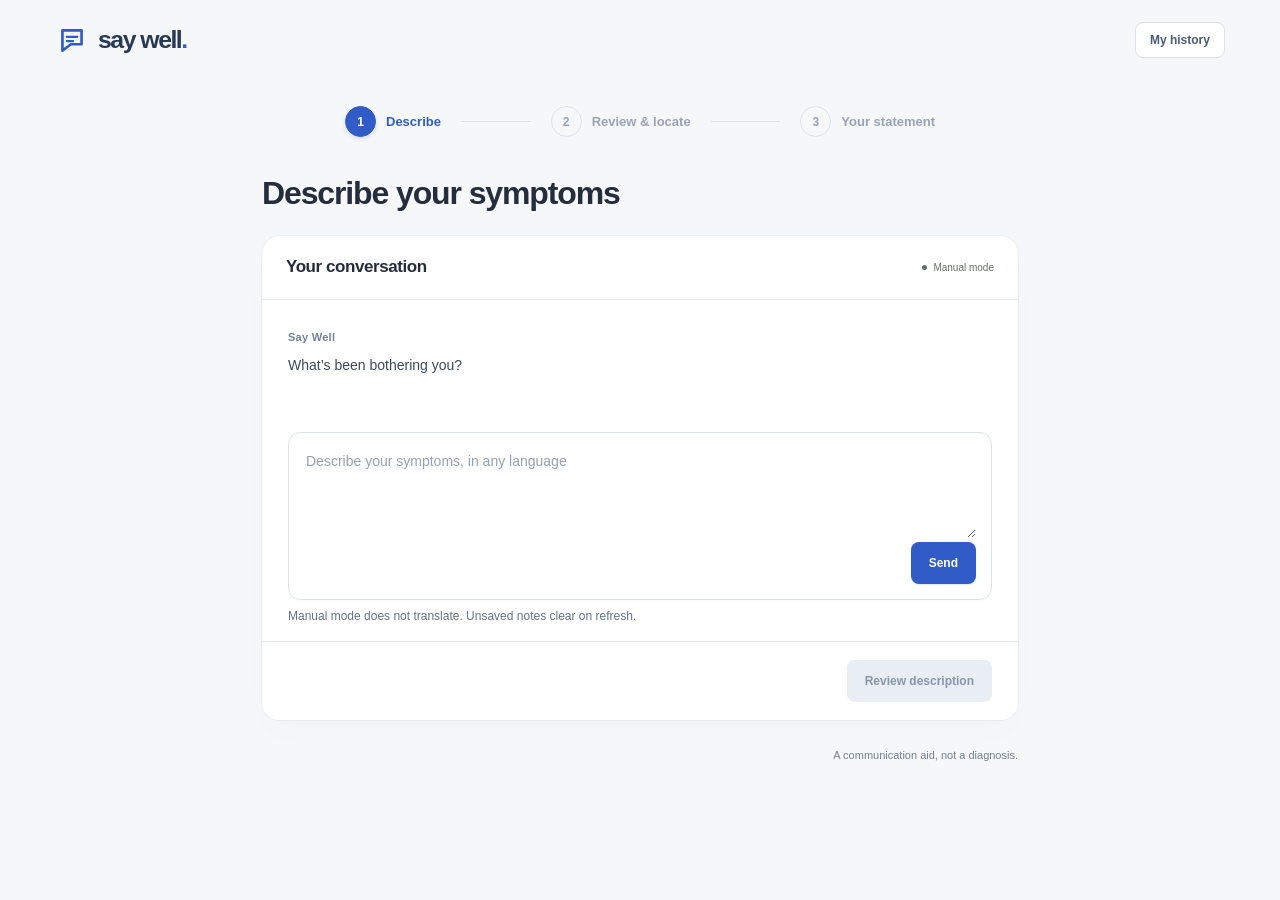
==== body-painter/index.html @ e64ca4b0 "Say Well: multilingual symptom communication with local history Co-Authored-By: Claude Opus 5.5 <nor" ====
<!doctype html>
<html lang="en">
<head>
  <meta charset="utf-8">
  <meta name="viewport" content="width=device-width,initial-scale=1,viewport-fit=cover,interactive-widget=resizes-content">
  <meta name="theme-color" content="#f6f7f9">
  <title>Say Well</title>
  <link rel="stylesheet" href="flow.css?v=tooth-preview-1">
</head>
<body data-step="1">
<a class="skip-link" href="#page-title">Skip to main content</a>
<header class="app-header">
  <a class="brand" href="./" aria-label="Say Well home"><span class="brand-mark" aria-hidden="true"><svg viewBox="0 0 32 32" fill="none"><path d="M7 7h18v13H15l-8 6V7Z" stroke="currentColor" stroke-width="2.5" stroke-linejoin="round"/><path d="M11 13h10M11 17h6" stroke="currentColor" stroke-width="2" stroke-linecap="round"/></svg></span><span>say well<span class="brand-dot">.</span></span></a>
  <a id="open-history" class="secondary history-button" href="history.html">My history <span id="history-count" class="history-count" hidden></span></a>
</header>
<main>
  <nav class="progress-nav" aria-label="Your progress">
    <button data-step="1" aria-current="step"><b>1</b><span>Describe</span></button><span class="step-line" aria-hidden="true"></span>
    <button data-step="2" disabled><b>2</b><span>Review & locate</span></button><span class="step-line" aria-hidden="true"></span>
    <button data-step="3" disabled><b>3</b><span>Your statement</span></button>
  </nav>
  <div class="intro"><h1 id="page-title" tabindex="-1">Describe your symptoms</h1></div>
  <div class="workspace">
    <section class="card conversation" id="conversation" aria-labelledby="chat-title">
      <div class="card-heading"><div><h2 id="chat-title">Your conversation</h2></div><span class="badge" id="connection">Connecting…</span></div>
      <div id="messages" role="log" aria-live="polite" aria-label="Symptom conversation"><div class="message assistant"><span class="message-author">Say Well</span><div class="message-content">What’s been bothering you?</div></div></div>
      <p id="thinking" role="status" hidden><span class="thinking-dot" aria-hidden="true"></span> Translating…</p>
      <div class="composer-area">
        <label id="consent-row" class="consent permission" hidden><input type="checkbox" id="consent"><span><strong>Use AI to help translate my words</strong><span>My symptom text will be sent to OpenAI. Body drawings stay in this browser.</span></span></label>
        <form id="chat-form">
          <label for="description" class="sr-only">Describe your symptoms in any language</label>
          <textarea id="description" maxlength="4000" rows="3" placeholder="Describe your symptoms, in any language" enterkeyhint="send" required></textarea>
          <div class="composer-bottom"><button class="primary" id="send" type="submit" disabled>Send</button></div>
        </form>
        <div id="chat-notice-slot"></div>
        <div class="composer-options"><button id="retry" class="secondary" hidden>Retry</button><button id="use-manual" class="text-button" hidden>Continue without AI interpretation</button><p class="privacy-note" id="privacy">Your notes stay in this page until you choose AI interpretation.</p></div>
      </div>
      <div class="card-footer"><span id="chat-progress" hidden></span><button id="to-body" class="secondary" disabled>Review description</button></div>
    </section>
    <section class="card details" id="details" hidden aria-labelledby="review-title">
      <div class="section-heading"><div><h2 id="review-title">English description</h2></div></div>
      <p id="review-note"></p>
      <label for="review-english" class="sr-only">Your description in English</label><textarea id="review-english" rows="7" maxlength="12000" placeholder="Your English description will appear here."></textarea>
      <div id="fields"></div>
      <fieldset id="body-location-fields"><legend>Describe a body location</legend><p class="field-help">Left and right refer to your own body.</p><div class="location-row"><label>Area<select id="region" aria-label="Body region"></select></label><label>Side<select id="side" aria-label="Side"><option value="unspecified">Not sure</option><option value="left">My left</option><option value="right">My right</option><option value="both">Both sides</option></select></label><label>Surface<select id="surface" aria-label="Body surface"><option value="unspecified">Not sure</option><option value="front">Front</option><option value="back">Back</option></select></label><button id="add-region" class="secondary">Add area</button></div><div id="regions" aria-label="Selected body locations"></div></fieldset>
      <button id="apply-marks" class="secondary small-button">Replace drawing with selected areas</button>
      <div class="review-return"><button class="text-button" data-back="1">Back to conversation</button></div>
    </section>
    <section class="card summary" id="summary" hidden aria-labelledby="summary-title">
      <h2 id="summary-title">English statement</h2>
      <label for="statement" class="sr-only">Your symptom statement</label><textarea id="statement" rows="8"></textarea>
      <div class="location-summary"><h3>Locations</h3><p id="summary-locations"></p></div>
      <details class="original-notes"><summary>Your original words & translations</summary><div id="original" dir="auto"></div></details>
      <div class="actions"><button id="copy" class="primary">Copy statement</button><button id="download" class="secondary">Download notes</button><button id="save-history" class="secondary">Save to my history</button></div>
      <p class="field-help">History is saved in this browser only. Nothing is uploaded.</p>
      <div id="summary-notice-slot"></div>
      <button class="text-button" data-back="2">Edit description & locations</button>
    </section>
    <aside class="card model-card" id="model-card" hidden aria-labelledby="map-title">
      <div class="card-heading"><div><h2 id="map-title">Body map</h2></div></div>
      <div class="model-tabs" role="tablist" aria-label="3D model type"><button id="body-tab" role="tab" aria-selected="true" aria-controls="body-map-panel" tabindex="0" data-model-tab="body">Body</button><button id="dental-tab" role="tab" aria-selected="false" aria-controls="dental-panel" tabindex="-1" data-model-tab="dental">Teeth & gums</button></div>
      <section id="body-map-panel" role="tabpanel" aria-labelledby="body-tab"><p id="map-status" class="map-status" role="status">Your suggested areas will appear here.</p><iframe id="painter" title="Interactive body symptom map" src="painter.html?v=design-2"></iframe><p class="model-footnote" id="body-map-help">Illustrative model. Review all markings.</p></section>
      <section id="dental-panel" role="tabpanel" aria-labelledby="dental-tab" hidden><p id="dental-status" class="map-status" role="status">Left and right refer to your own sides.</p><section id="dental-count-question" class="dental-count-question" hidden aria-labelledby="dental-count-title"><h3 id="dental-count-title">Count from</h3><div role="group" aria-label="Count teeth from the back"><button id="count-from-model" class="secondary" aria-pressed="false">Last tooth shown</button><button id="count-from-wisdom" class="secondary" aria-pressed="false">Wisdom tooth</button></div></section><button id="apply-dental" class="secondary small-button" hidden>Replace with suggested dental areas</button><iframe id="dental-model" data-src="dental-model/index.html?v=design-3" title="Interactive dental map: select a tooth or a tooth and its adjacent gum"></iframe><p class="model-footnote" id="dental-map-help">Illustrative model. Wisdom teeth are not shown.</p></section>
    </aside>
    <div class="review-actions card" id="review-actions" hidden><label class="consent review-confirm"><input type="checkbox" id="confirmed"><span><strong>I’ve checked the description and locations.</strong></span></label><div id="review-notice-slot"></div><button id="to-summary" class="primary" disabled>Create statement</button></div>
  </div>
  <p id="notice" class="notice" role="status" aria-live="polite" hidden></p>
  <footer><span>A communication aid, not a diagnosis.</span></footer>
</main>
<script type="module" src="flow.js?v=tooth-preview-1"></script>
</body>
</html>
---- body-painter/flow.css ----
:root{font:100%/1.5 -apple-system,BlinkMacSystemFont,"Segoe UI",sans-serif;color:#242c3d;background:#f6f7f9;--ink:#242c3d;--muted:#697386;--blue:#315bc7;--blue-dark:#2449aa;--line:#e6e9ef;--soft:#f2f5fb;--ease-out:cubic-bezier(.23,1,.32,1);font-synthesis:none}
*{box-sizing:border-box}html{-webkit-tap-highlight-color:transparent;-webkit-text-size-adjust:100%;overscroll-behavior-y:none}body{margin:0}button,input,textarea,select{font:inherit}button,a,input,textarea,select{outline-offset:4px}button{cursor:pointer;touch-action:manipulation;user-select:none;-webkit-user-select:none;transition:transform 120ms var(--ease-out),background-color 120ms ease,color 120ms ease,box-shadow 120ms ease}button:active:not(:disabled){transform:scale(.96)}button:focus-visible,a:focus-visible,textarea:focus-visible,input:focus-visible,select:focus-visible,summary:focus-visible{outline:3px solid #7196f1}button:disabled{cursor:not-allowed;background:#e9edf4;color:#8a95a8;border-color:transparent;box-shadow:none}button:focus-visible{transition:none;transform:none}a{color:var(--blue);text-underline-offset:3px}p,h1,h2,h3{margin:0}p{color:var(--muted);font-size:.875rem;line-height:1.65}h1,h2{color:var(--ink);text-wrap:balance}h1{font-size:clamp(1.85rem,3.1vw,2.55rem);letter-spacing:-.045em;line-height:1.16;font-weight:620}h2{font-size:1.0625rem;letter-spacing:-.025em;font-weight:650;line-height:1.35}[hidden]{display:none!important}.skip-link{position:absolute;left:20px;top:-80px;z-index:10;background:#fff;padding:12px;border-radius:8px}.skip-link:focus{top:12px}.sr-only{position:absolute;width:1px;height:1px;overflow:hidden;clip:rect(0,0,0,0)}
.app-header{max-width:1440px;margin:auto;display:flex;align-items:center;gap:28px;height:92px;padding:env(safe-area-inset-top,0px) 4.3vw 0}.brand{display:flex;align-items:center;gap:9px;text-decoration:none;font-size:1.55rem;font-weight:700;letter-spacing:-.06em;color:#273955;white-space:nowrap}.brand-mark{width:34px;height:34px;color:var(--blue)}.brand-mark svg{width:100%;height:100%}.brand-dot{color:var(--blue)}.header-purpose{padding-left:28px;border-left:1px solid #dce1e9;color:#7b8494;font-size:.75rem}.session-label{margin-left:auto;display:flex;align-items:center;gap:8px;font-size:.75rem;color:#657086}.session-label>span{width:6px;height:6px;background:#7c9b8a;border-radius:50%}main{max-width:1224px;padding:18px 32px 0;margin:auto}.progress-nav{display:flex;align-items:center;max-width:720px;margin:0 auto 38px;gap:23px}.progress-nav button{display:flex;align-items:center;gap:10px;background:transparent;border:0;padding:8px 0;min-height:48px;color:#788297;text-align:left;font-size:.8125rem;font-weight:550;white-space:nowrap}.progress-nav b{width:31px;height:31px;display:grid;place-items:center;border:1px solid #dce2eb;border-radius:50%;font-weight:550;font-size:.75rem}.step-detail{display:block;font-size:.6875rem;font-weight:400;margin-top:2px;color:#8390a3}.step-line{height:1px;min-width:24px;flex:1;background:#dce2eb}.progress-nav [aria-current=step]{color:var(--blue)}.progress-nav [aria-current=step] b{background:var(--blue);border-color:var(--blue);color:#fff;box-shadow:0 2px 4px #315bc725}.progress-nav [aria-current=step] .step-detail{color:#6478a4}.progress-nav button:disabled{background:transparent;color:#9aa3b3}.intro{margin-bottom:30px;text-align:center}.eyebrow{font-size:.625rem;font-weight:650;letter-spacing:.13em;line-height:1.6;color:#76859c}.intro .eyebrow{margin-bottom:11px;color:#6980a5}.intro>p:last-child{margin-top:12px;font-size:.9375rem}.workspace{display:grid;grid-template-columns:minmax(0,1.12fr) minmax(0,1fr);gap:24px;align-items:start}.card{background:white;border-radius:18px;box-shadow:0 0 0 1px #24304709,0 3px 7px #25304703,0 16px 35px #25304703;min-width:0;overflow:hidden}.card-heading{display:flex;align-items:center;gap:12px;padding:24px 26px;border-bottom:1px solid var(--line)}.card-heading p{font-size:.75rem;margin-top:4px}.assistant-avatar{position:relative;display:grid;place-items:center;flex:none;width:39px;height:39px;border-radius:12px;background:#eef2fd;color:var(--blue);font-size:1.55rem;font-weight:650;line-height:1}.assistant-avatar span{position:absolute;right:7px;top:7px;font-size:.6rem}.badge{margin-left:auto;display:inline-flex;align-items:center;gap:6px;padding:6px 9px;border-radius:6px;background:#edf4ef;color:#527261;font-size:.625rem;font-weight:600;letter-spacing:.02em;white-space:nowrap}.badge.neutral{background:#f1f3f7;color:#738099}.conversation .badge::before{content:"";width:5px;height:5px;flex:none;border-radius:50%;background:currentColor}.conversation{min-height:650px}#messages{padding:28px 26px 18px;min-height:238px;max-height:410px;overflow:auto;overscroll-behavior:contain;scrollbar-width:thin;scrollbar-color:#d5dce8 transparent}.message{font-size:.875rem;line-height:1.7;white-space:pre-wrap;overflow-wrap:anywhere;margin-bottom:22px;max-width:95%}.message-author{display:block;font-size:.6875rem;font-weight:650;letter-spacing:.025em;color:#738099;margin-bottom:7px}.message.user{margin-left:auto;border-radius:13px 13px 3px 13px;background:#eff3fc;padding:15px 17px;color:#354768;max-width:92%}.message.user .message-author{color:#7081a1}.message.assistant .message-content{color:#3d485d}.message-translation{white-space:normal;margin-top:12px;padding-top:11px;border-top:1px solid #dce3f2}.message-translation summary{cursor:pointer;min-height:28px;font-size:.6875rem;font-weight:600;color:#5c719c}.message-translation p{white-space:pre-wrap;font-size:.8125rem;color:#405477;margin-top:6px}#thinking{display:flex;align-items:center;gap:8px;padding:0 26px 18px;font-size:.75rem;color:#5a7094}.thinking-dot{width:6px;height:6px;border-radius:50%;background:#7a94ca}.composer-area{padding:0 26px}.permission{padding:12px 14px;border-radius:10px;background:#f7f8fa;margin-bottom:14px!important}.consent{display:flex;align-items:flex-start;gap:10px;font-size:.75rem;color:#5d687d;line-height:1.55}.consent input{accent-color:var(--blue);width:16px;height:16px;flex:none;margin:3px 0 0}.consent strong{font-size:.75rem;font-weight:550;color:#46536c;display:block}.consent span>span{display:block;font-size:.6875rem;margin-top:3px;color:#788296}#chat-form{border:1px solid #dce2ec;border-radius:12px;padding:15px;background:white;box-shadow:0 2px 4px #24304703;transition:border-color 120ms ease,box-shadow 120ms ease}#chat-form:focus-within{border-color:#8ba5df;box-shadow:0 0 0 3px #315bc70a}textarea{display:block;width:100%;resize:vertical;min-height:90px;border:0;background:transparent;color:#354157;font-size:.875rem;line-height:1.7;outline-offset:3px}textarea::placeholder{color:#98a1b2}#description:focus-visible{outline:none}.composer-bottom{display:flex;align-items:center;justify-content:space-between;gap:10px;margin-top:10px}.language-note{font-size:.6875rem;color:#8a94a5;display:flex;gap:8px;align-items:center}.language-note>span{font-size:.8rem;color:#697991;letter-spacing:-1px}.primary,.secondary{display:inline-flex;align-items:center;justify-content:center;gap:8px;min-height:42px;border-radius:8px;padding:11px 17px;font-size:.75rem;line-height:1.35;font-weight:600;border:1px solid transparent;text-decoration:none}.primary{background:var(--blue);color:white;box-shadow:0 1px 2px #173f9220}.secondary{color:#4b5b76;background:white;border-color:#dce2eb;box-shadow:0 1px 2px #26324604}.small-button{min-height:36px;font-size:.6875rem;padding:8px 12px}.text-button{display:inline-flex;align-items:center;background:transparent;border:0;color:#5e739b;font-size:.75rem;font-weight:550;min-height:38px;padding:7px 0}.composer-options{display:flex;align-items:center;gap:12px;flex-wrap:wrap;padding:7px 0 15px}.privacy-note{font-size:.625rem;color:#8b94a4;flex-basis:100%;line-height:1.6}.composer-options .text-button{font-size:.6875rem}.card-footer{display:flex;align-items:center;justify-content:space-between;gap:18px;border-top:1px solid var(--line);padding:18px 26px;background:#fdfdfe}.card-footer>span{font-size:.6875rem;line-height:1.6;color:#7d8799;max-width:210px}.card-footer .secondary{white-space:nowrap}.notice{font-size:.75rem;line-height:1.65;padding:12px 14px;background:#fff7e9;color:#856326;border:1px solid #f0e2c7;border-radius:8px;margin:12px 0;overflow-wrap:anywhere}.notice[data-tone=success]{background:#edf5ef;border-color:#dceadf;color:#4e7059}.welcome{padding:10px 34px 26px;min-width:0}.welcome-art{height:210px;position:relative;margin:0 -10px 20px;overflow:hidden}.art-ring{position:absolute;width:190px;height:190px;border:1px solid #dfe5ef;border-radius:50%;left:50%;top:5px;transform:translateX(-50%)}.art-ring::before,.art-ring::after{content:"";position:absolute;inset:17px;border:1px solid #e5e9f1;border-radius:50%}.art-ring::after{inset:-17px;border-style:dashed;border-color:#e7ebf2}.language-card{position:absolute;background:white;border:1px solid #e1e6ef;border-radius:12px;box-shadow:0 10px 25px #34497108;padding:15px 20px;min-width:230px}.language-card>span{font-size:.5rem;letter-spacing:.13em;color:#8d99af;font-weight:650;display:block}.language-card b{font-size:1.05rem;display:block;margin-top:10px;font-weight:550;color:#576682}.original-card{left:6%;top:16px;transform:rotate(-5deg);background:#f9fafc}.original-card i{display:block;height:3px;border-radius:2px;background:#e4e9f2;width:70%;margin-top:10px}.original-card i:last-child{width:45%;margin-top:6px}.translated-card{left:25%;top:90px;transform:rotate(4deg)}.translated-card b{color:#304b82;letter-spacing:-.03em}.art-check{display:flex;align-items:center;gap:6px;font-size:.7rem;margin-top:10px;color:#6f8b79}.art-check span{font-size:.6rem}.art-spark{position:absolute;right:4%;top:35px;color:#a9badc;font-size:1.7rem}.welcome>.eyebrow{color:#8090ac;margin-bottom:11px}.welcome h2{font-size:1.8rem;line-height:1.24;letter-spacing:-.04em;font-weight:550;color:#35445f}.welcome-copy{margin-top:14px;font-size:.8125rem;color:#7b8596;max-width:320px}.journey{list-style:none;padding:0;margin:27px 0;display:grid;gap:19px}.journey li{display:flex;align-items:flex-start;gap:13px}.journey li>span{font-size:.625rem;color:#91a0b9;letter-spacing:.03em;min-width:24px;padding-top:2px}.journey strong{font-size:.75rem;font-weight:600;color:#5a6780}.journey p{font-size:.6875rem;margin-top:4px;color:#8a93a3}.welcome-note{display:flex;gap:11px;border-top:1px solid #e2e6ee;padding-top:18px;color:#91a0b9}.welcome-note p{font-size:.6875rem;color:#8a94a5}.welcome-note>span{font-size:1.2rem}
.details,.summary{padding:27px}.section-heading{display:flex;align-items:center;gap:12px;margin-bottom:18px}.section-heading .eyebrow{font-size:.5625rem;margin-bottom:4px}.section-number{display:grid;place-items:center;flex:none;width:31px;height:31px;border:1px solid #e2e7f0;background:#f7f9fd;border-radius:9px;color:#8192b0;font-size:.625rem;font-weight:600}.details>p{font-size:.8125rem;margin-bottom:22px}.details>label,.summary>label{display:block;font-size:.75rem;font-weight:600;color:#66738b;margin-bottom:9px}#review-english,#statement{padding:18px;border:1px solid #e0e5ef;border-radius:10px;background:#fafbfd;min-height:180px;font-size:.9375rem;color:#39475f;margin-bottom:24px;line-height:1.8}#review-english:focus,#statement:focus{background:white}#fields{display:grid;grid-template-columns:1fr 1fr;gap:16px;margin-bottom:24px}#fields label,.location-row label{font-size:.6875rem;color:#778298;font-weight:500}#fields input,select{font:inherit;font-size:.75rem;min-height:40px;border:1px solid #dfe5ee;border-radius:7px;padding:8px 10px;background:#fff;color:#4e5e7a;width:100%;margin-top:6px}fieldset{border:0;margin:0 0 16px;padding:20px 0 0;border-top:1px solid var(--line)}legend{font-size:.8125rem;font-weight:600;color:#52617b;float:left;width:100%;margin-bottom:5px}fieldset>.field-help{clear:both;margin-bottom:13px}.field-help{font-size:.6875rem;color:#8590a3;line-height:1.65}.location-row{display:grid;grid-template-columns:1.2fr 1fr 1fr;gap:9px;align-items:end}.location-row label{min-width:0}.location-row button{grid-column:3;font-size:.6875rem;min-height:36px}.location-row select{text-transform:capitalize}#regions{display:flex;flex-wrap:wrap;gap:7px;margin:15px 0 0}#regions button{border:1px solid #dce5f6;border-radius:6px;background:#f0f4fc;color:#5e76a4;font-size:.6875rem;min-height:33px;padding:7px 9px;text-align:left}#location-help{margin:12px 0 20px}.review-return{border-top:1px solid var(--line);padding-top:14px;margin-top:20px;display:grid;gap:3px}.review-return span{font-size:.625rem;color:#94a0b1}.review-actions{grid-column:1/-1;display:flex;align-items:center;justify-content:space-between;gap:20px;padding:20px 26px}.review-confirm{margin:0}.review-confirm strong{font-size:.8125rem;color:#50617e}.review-confirm span>span{font-size:.6875rem}.review-actions>.primary{flex-shrink:0}.summary-topline{display:flex;align-items:center;margin-bottom:24px}.document-icon{display:grid;place-items:center;width:34px;height:40px;border:1px solid #dbe3f1;border-radius:6px;color:#718bb8;font-size:1.55rem;line-height:1}.summary-topline .badge{background:#eef4f0;color:#698673}.summary h2{font-size:1.6rem;letter-spacing:-.04em;font-weight:550;margin-bottom:10px}.summary>p{font-size:.8125rem;margin-bottom:23px}.summary #statement{min-height:230px}.location-summary{padding:14px 0;border-top:1px solid var(--line)}.location-summary .eyebrow{font-size:.5625rem;margin-bottom:6px}.location-summary>p:last-child{font-size:.75rem;color:#71809a;overflow-wrap:anywhere}.original-notes{font-size:.75rem;color:#6b7d9e;padding:12px 0;border-top:1px solid var(--line);border-bottom:1px solid var(--line)}summary{cursor:pointer}.original-notes summary{min-height:24px}.original-notes #original{font-size:.8125rem;line-height:1.7;white-space:pre-wrap;overflow-wrap:anywhere;margin-top:14px;color:#5c6d87}.actions{display:flex;gap:10px;margin:23px 0 10px}.actions>*{flex:1}.summary>.field-help{font-size:.625rem;margin-bottom:12px}.summary>.text-button{margin-top:6px}.model-card>.card-heading{align-items:flex-start;padding-bottom:20px}.model-card>.card-heading .eyebrow{font-size:.5625rem;margin:0 0 4px}.model-card>.card-heading .badge{font-size:.5625rem}.model-tabs{display:flex;gap:4px;padding:4px;margin:19px 24px 0;width:max-content;max-width:calc(100% - 48px);border-radius:9px;background:#f1f3f7}.model-tabs button{font-size:.75rem;font-weight:550;border:0;background:transparent;min-height:36px;min-width:100px;padding:8px 16px;border-radius:6px;color:#8792a5}.model-tabs [aria-selected=true]{background:#fff;color:#395d9e;box-shadow:0 1px 3px #1c35551c}.map-status{font-size:.6875rem;line-height:1.7;color:#71809a;margin:16px 24px;padding:0 0 0 12px;border-left:2px solid #d7e2f7;overflow-wrap:anywhere}iframe{display:block;width:100%;border:0;background:#f7f9fc}#painter{height:640px}#dental-model{height:720px}#apply-dental{margin:0 24px 16px}.model-footnote{font-size:.625rem;line-height:1.65;color:#8c98ab;padding:15px 24px;border-top:1px solid var(--line)}body[data-step="3"] .model-card .section-number{display:none}body[data-step="3"] .model-card .eyebrow{display:none}footer{display:flex;justify-content:space-between;gap:20px;padding:27px 0 calc(24px + env(safe-area-inset-bottom,0px));font-size:.625rem;color:#97a0b0}
@media(hover:hover) and (pointer:fine){.primary:hover:not(:disabled){background:var(--blue-dark)}.secondary:hover:not(:disabled){background:#f6f8fc;border-color:#bdcbe3}.text-button:hover:not(:disabled){color:var(--blue)}.progress-nav button:hover:not(:disabled){color:var(--blue)}.model-tabs button:hover{color:#4269ab}#regions button:hover{background:#e5edfc}}
@media(max-width:1060px){.header-purpose{display:none}.app-header{height:78px;padding-inline:28px}main{padding-top:16px}.workspace{gap:20px}.welcome{padding-inline:18px}.card-heading{padding:22px}.composer-area{padding:0 22px}#messages{padding-inline:22px}.card-footer{padding:18px 22px;flex-wrap:wrap}.card-footer>span{max-width:100%}.details,.summary{padding:23px}.location-row{grid-template-columns:1fr 1fr}.location-row button{grid-column:2}.language-card{min-width:205px;padding:14px 16px}.translated-card{left:19%}.model-card .badge{display:none}}
@media(max-width:760px){.app-header{height:72px;padding-inline:22px}.session-label{font-size:.625rem}.brand{font-size:1.35rem}.brand-mark{width:30px;height:30px}main{padding:12px 18px 0}.progress-nav{gap:12px;margin-bottom:27px;justify-content:space-between}.progress-nav button{font-size:.6875rem;gap:7px}.progress-nav b{width:26px;height:26px;font-size:.625rem}.step-detail{display:none}.step-line{min-width:10px}.intro{margin-bottom:25px;text-align:left;padding:0 4px}.intro .eyebrow{font-size:.5625rem;margin-bottom:8px}.intro>p:last-child{font-size:.8125rem;max-width:440px}h1{font-size:1.9rem;line-height:1.18}.workspace{grid-template-columns:1fr;gap:18px}.welcome{display:none}.conversation{min-height:0}.card{border-radius:14px}.card-heading{padding:19px 20px}.card-heading h2{font-size:.9375rem}.card-heading p{font-size:.6875rem}.assistant-avatar{width:34px;height:34px;border-radius:10px}.badge{font-size:.5625rem;padding:5px 7px}#messages{min-height:200px;max-height:380px;padding:23px 20px 12px}.message{font-size:.875rem}.composer-area{padding:0 18px}.permission{padding:12px}.permission strong{font-size:.6875rem}.permission span>span{font-size:.625rem}#chat-form{padding:13px}.language-note{font-size:.625rem}.primary,.secondary{min-height:44px}.composer-bottom{gap:6px}.card-footer{padding:16px 18px;flex-wrap:nowrap;gap:12px}.card-footer>span{font-size:.625rem;max-width:170px}.card-footer>.secondary{font-size:.6875rem;padding:10px 12px}.details,.summary{padding:21px}.review-actions{grid-column:1;padding:19px;display:grid;gap:18px}.review-actions>.primary{width:100%}.review-confirm strong{font-size:.75rem}.model-card{grid-row:auto}.model-tabs{margin:17px 20px 0}.map-status{margin:15px 20px}.model-footnote{padding:13px 20px}.summary h2{font-size:1.5rem}#dental-model{height:710px}footer{font-size:.5625rem;gap:25px;padding-top:23px}.review-return{margin-top:17px}.intro h1:focus{outline:none}}
@media(max-width:390px){.session-label{max-width:120px;line-height:1.5}.progress-nav{gap:7px}.progress-nav button{font-size:.625rem}.progress-nav b{width:23px;height:23px}.step-line{min-width:5px}.language-note{max-width:100px;line-height:1.5}.card-footer{align-items:stretch;flex-direction:column}.card-footer>span{max-width:none}.model-tabs button{min-width:90px}.location-row{grid-template-columns:1fr 1fr}}
/* 16px touch inputs avoid iOS focus zoom without disabling accessibility zoom. */
@media(pointer:coarse){input,textarea,select,#fields input,.location-row select,#review-english,#statement{font-size:16px}.text-button,.model-tabs button{min-height:44px}}
@media(prefers-reduced-motion:reduce){*,*::before,*::after{scroll-behavior:auto!important;transition:none!important;animation:none!important}button:active:not(:disabled){transform:none}}
@media(prefers-contrast:more){:root{--muted:#495366;--line:#a6b0c1}.card{outline:1px solid #7c889d}p,.field-help,.privacy-note,.model-footnote{color:#48556b}.secondary{border-color:#71809a}}
@media(prefers-reduced-transparency:reduce){.card,.language-card{background:#fff}}
@media print{.app-header,.progress-nav,.intro,footer,.actions,.text-button,.model-tabs,#notice{display:none}.workspace{display:grid;grid-template-columns:1fr 1fr}.card{box-shadow:none;border:1px solid #dce1e9}.summary textarea{border:0}}

/* Keep functional guidance readable; subdued tones are reserved for decoration. */
.field-help,.privacy-note,.model-footnote,.map-status,.composer-options .text-button{font-size:.75rem;color:#64728a}
.language-note,.card-footer>span,.review-return span,.consent span>span,.journey p,.welcome-note p{color:#68768c}
.consent span>span{font-size:.75rem}.welcome-copy{color:#6c788d}.journey p,.welcome-note p{font-size:.75rem}
footer{font-size:.6875rem;color:#737f93}.review-return span{font-size:.6875rem}.card-footer>span{font-size:.75rem}
#page-title{scroll-margin-top:24px}#page-title:focus{outline:none}
@media(max-width:760px){.text-button,#regions button,.model-tabs button,.small-button{min-height:44px}.field-help,.privacy-note,.model-footnote,.map-status,.permission span>span{font-size:.75rem}.card-footer>span{font-size:.6875rem}}
.history-button{margin-left:auto;min-height:36px;padding:8px 14px}.history-count{display:inline-grid;place-items:center;min-width:20px;height:20px;padding:0 6px;border-radius:10px;background:var(--soft);color:var(--blue);font-size:.625rem}.danger{color:#a2453a}

/* Keep the workspace focused on the description and the model. */
html{-webkit-font-smoothing:antialiased}
.app-header{height:80px}
.progress-nav{max-width:590px;margin-bottom:30px;gap:20px}
.progress-nav button{font-size:.8125rem;min-height:44px}
.intro{text-align:left;margin-bottom:24px}
.intro h1{font-size:clamp(1.65rem,2.6vw,2rem);letter-spacing:-.035em;font-weight:600}
.intro h1:focus{outline:none}
body[data-step="1"] main{max-width:820px}
body[data-step="1"] .workspace{grid-template-columns:minmax(0,1fr)}
.conversation{min-height:0}
.card-heading{padding:20px 24px}
.badge{background:transparent;padding:0;color:#617367;letter-spacing:0;font-weight:500}
.composer-bottom{justify-content:flex-end;margin-top:4px}
.card-footer{justify-content:flex-end;background:#fff}
.card-footer>span:not([hidden]){margin-right:auto}
.details,.summary{padding:24px}
.section-heading{margin-bottom:18px}
.details>label.sr-only,.summary>label.sr-only{position:absolute;margin:0}
.summary h2{font-size:1.0625rem;font-weight:650;letter-spacing:-.025em;margin-bottom:18px}
.summary #statement{min-height:220px}
.location-summary h3{font-size:.75rem;font-weight:600;margin-bottom:6px}
.model-card>.card-heading{padding:20px 24px}
.model-card>.card-heading h2{font-size:1.0625rem}
.map-status{font-size:.75rem;margin:14px 24px;padding:0;border-left:0}
.model-footnote{font-size:.6875rem;color:#697386}
.review-return{display:flex}
.review-actions{padding:18px 24px}
footer{justify-content:flex-end;font-size:.6875rem}
@media(max-width:760px){.app-header{height:70px}.progress-nav{gap:12px;margin-bottom:23px}.progress-nav button{font-size:.6875rem}.intro{padding:0;margin-bottom:20px}.card-heading,.model-card>.card-heading{padding:18px 20px}.details,.summary{padding:20px}.review-actions{padding:18px}.map-status{margin-inline:20px}}

#messages:has(> .message:only-child){min-height:132px}

@media(max-width:760px){.progress-nav button{white-space:normal;flex:1;min-width:0;flex-direction:column;align-items:center;text-align:center;gap:7px}.progress-nav button>b{flex:none}.step-line{display:none}.summary .actions{flex-wrap:wrap}.summary .actions>*{flex:1 1 140px}}

.dental-count-question{margin:0 24px 18px;padding:16px;background:#f5f7fb;border-radius:10px}
.dental-count-question h3{font-size:.8125rem;font-weight:600;line-height:1.5;margin-bottom:12px}
.dental-count-question>div{display:flex;flex-wrap:wrap;gap:8px}
.dental-count-question button{min-height:44px;flex:1 1 170px;font-size:.75rem;padding:10px 12px}
.dental-count-question button[aria-pressed=true]{border-color:var(--blue);color:var(--blue-dark);background:#edf2ff}
@media(max-width:760px){.dental-count-question{margin-inline:20px}}

.dental-count-question{display:flex;align-items:center;gap:12px;padding:12px 14px}.dental-count-question h3{margin:0;white-space:nowrap;font-size:.75rem;font-weight:500}.dental-count-question>div{flex:1;flex-wrap:nowrap;gap:4px}.dental-count-question button{flex:1 1 0;font-size:.6875rem;padding:8px;min-height:40px}@media(max-width:420px){.dental-count-question{display:block}.dental-count-question h3{margin-bottom:8px}}
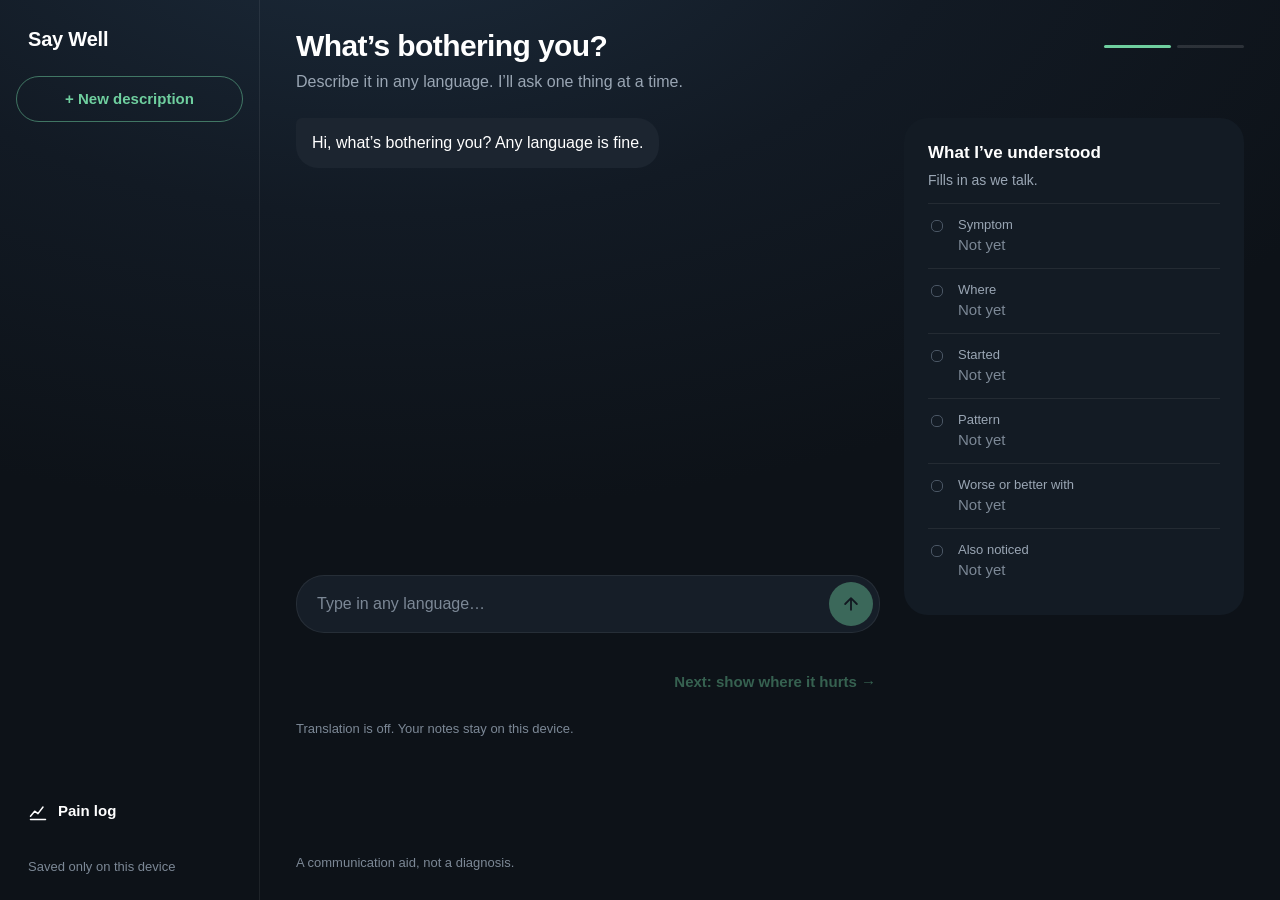
==== commit f0b4d512: "Night UI: two-step flow with live doctor note, painted-area readback, pain score, share to phone, pa" ====
--- a/body-painter/index.html
+++ b/body-painter/index.html
@@ -3,70 +3,108 @@
 <head>
   <meta charset="utf-8">
   <meta name="viewport" content="width=device-width,initial-scale=1,viewport-fit=cover,interactive-widget=resizes-content">
-  <meta name="theme-color" content="#f6f7f9">
+  <meta name="theme-color" content="#121a24">
+  <meta name="color-scheme" content="dark">
   <title>Say Well</title>
-  <link rel="stylesheet" href="flow.css?v=tooth-preview-1">
+  <link rel="stylesheet" href="flow.css?v=night-1">
 </head>
 <body data-step="1">
 <a class="skip-link" href="#page-title">Skip to main content</a>
-<header class="app-header">
-  <a class="brand" href="./" aria-label="Say Well home"><span class="brand-mark" aria-hidden="true"><svg viewBox="0 0 32 32" fill="none"><path d="M7 7h18v13H15l-8 6V7Z" stroke="currentColor" stroke-width="2.5" stroke-linejoin="round"/><path d="M11 13h10M11 17h6" stroke="currentColor" stroke-width="2" stroke-linecap="round"/></svg></span><span>say well<span class="brand-dot">.</span></span></a>
-  <a id="open-history" class="secondary history-button" href="history.html">My history <span id="history-count" class="history-count" hidden></span></a>
-</header>
-<main>
-  <nav class="progress-nav" aria-label="Your progress">
-    <button data-step="1" aria-current="step"><b>1</b><span>Describe</span></button><span class="step-line" aria-hidden="true"></span>
-    <button data-step="2" disabled><b>2</b><span>Review & locate</span></button><span class="step-line" aria-hidden="true"></span>
-    <button data-step="3" disabled><b>3</b><span>Your statement</span></button>
-  </nav>
-  <div class="intro"><h1 id="page-title" tabindex="-1">Describe your symptoms</h1></div>
-  <div class="workspace">
-    <section class="card conversation" id="conversation" aria-labelledby="chat-title">
-      <div class="card-heading"><div><h2 id="chat-title">Your conversation</h2></div><span class="badge" id="connection">Connecting…</span></div>
-      <div id="messages" role="log" aria-live="polite" aria-label="Symptom conversation"><div class="message assistant"><span class="message-author">Say Well</span><div class="message-content">What’s been bothering you?</div></div></div>
-      <p id="thinking" role="status" hidden><span class="thinking-dot" aria-hidden="true"></span> Translating…</p>
-      <div class="composer-area">
-        <label id="consent-row" class="consent permission" hidden><input type="checkbox" id="consent"><span><strong>Use AI to help translate my words</strong><span>My symptom text will be sent to OpenAI. Body drawings stay in this browser.</span></span></label>
-        <form id="chat-form">
+<div class="app">
+  <aside class="sidebar" aria-label="Say Well">
+    <a class="brand" href="./">Say Well</a>
+    <a class="new-button" href="./" data-leave>+ New description</a>
+    <nav class="recent" aria-labelledby="recent-title">
+      <h2 id="recent-title">Recent</h2>
+      <ol id="recent"></ol>
+    </nav>
+    <a id="open-history" class="side-link" href="history.html" data-leave>
+      <svg viewBox="0 0 24 24" aria-hidden="true"><path d="M3 17l5-6 4 3 6-8M3 21h18"/></svg>Pain log <span id="history-count" class="count" hidden></span>
+    </a>
+    <p class="side-note">Saved only on this device</p>
+  </aside>
+
+  <header class="topbar">
+    <a class="brand" href="./">Say Well</a>
+    <a class="icon-link" href="history.html" data-leave aria-label="Pain log"><svg viewBox="0 0 24 24" aria-hidden="true"><path d="M3 17l5-6 4 3 6-8M3 21h18"/></svg></a>
+  </header>
+
+  <main id="main">
+    <div class="page-head">
+      <h1 id="page-title" tabindex="-1">What’s bothering you?</h1>
+      <div class="steps" role="img" aria-label="Step 1 of 2" id="steps"><span class="on"></span><span></span></div>
+    </div>
+    <p class="page-sub" id="page-sub">Describe it in any language. I’ll ask one thing at a time.</p>
+
+    <div class="workspace">
+      <section class="chat" id="conversation" aria-label="Conversation">
+        <div id="messages" role="log" aria-live="polite" aria-label="Conversation">
+          <div class="message assistant"><span class="sr-only">Say Well: </span><div class="message-content">Hi, what’s bothering you? Any language is fine.</div></div>
+        </div>
+        <p id="thinking" role="status" hidden><span class="thinking-dot" aria-hidden="true"></span>Thinking…</p>
+        <label id="consent-row" class="consent" hidden><input type="checkbox" id="consent"><span>Use AI to translate. Your words are sent to the AI service; drawings stay on this device.</span></label>
+        <form id="chat-form" class="composer">
           <label for="description" class="sr-only">Describe your symptoms in any language</label>
-          <textarea id="description" maxlength="4000" rows="3" placeholder="Describe your symptoms, in any language" enterkeyhint="send" required></textarea>
-          <div class="composer-bottom"><button class="primary" id="send" type="submit" disabled>Send</button></div>
+          <textarea id="description" maxlength="4000" rows="1" placeholder="Type in any language…" enterkeyhint="send" required></textarea>
+          <button id="send" type="submit" class="round-button" aria-label="Send" disabled><svg viewBox="0 0 24 24" aria-hidden="true"><path d="M12 19V5M5 12l7-7 7 7"/></svg></button>
         </form>
         <div id="chat-notice-slot"></div>
-        <div class="composer-options"><button id="retry" class="secondary" hidden>Retry</button><button id="use-manual" class="text-button" hidden>Continue without AI interpretation</button><p class="privacy-note" id="privacy">Your notes stay in this page until you choose AI interpretation.</p></div>
-      </div>
-      <div class="card-footer"><span id="chat-progress" hidden></span><button id="to-body" class="secondary" disabled>Review description</button></div>
-    </section>
-    <section class="card details" id="details" hidden aria-labelledby="review-title">
-      <div class="section-heading"><div><h2 id="review-title">English description</h2></div></div>
-      <p id="review-note"></p>
-      <label for="review-english" class="sr-only">Your description in English</label><textarea id="review-english" rows="7" maxlength="12000" placeholder="Your English description will appear here."></textarea>
-      <div id="fields"></div>
-      <fieldset id="body-location-fields"><legend>Describe a body location</legend><p class="field-help">Left and right refer to your own body.</p><div class="location-row"><label>Area<select id="region" aria-label="Body region"></select></label><label>Side<select id="side" aria-label="Side"><option value="unspecified">Not sure</option><option value="left">My left</option><option value="right">My right</option><option value="both">Both sides</option></select></label><label>Surface<select id="surface" aria-label="Body surface"><option value="unspecified">Not sure</option><option value="front">Front</option><option value="back">Back</option></select></label><button id="add-region" class="secondary">Add area</button></div><div id="regions" aria-label="Selected body locations"></div></fieldset>
-      <button id="apply-marks" class="secondary small-button">Replace drawing with selected areas</button>
-      <div class="review-return"><button class="text-button" data-back="1">Back to conversation</button></div>
-    </section>
-    <section class="card summary" id="summary" hidden aria-labelledby="summary-title">
-      <h2 id="summary-title">English statement</h2>
-      <label for="statement" class="sr-only">Your symptom statement</label><textarea id="statement" rows="8"></textarea>
-      <div class="location-summary"><h3>Locations</h3><p id="summary-locations"></p></div>
-      <details class="original-notes"><summary>Your original words & translations</summary><div id="original" dir="auto"></div></details>
-      <div class="actions"><button id="copy" class="primary">Copy statement</button><button id="download" class="secondary">Download notes</button><button id="save-history" class="secondary">Save to my history</button></div>
-      <p class="field-help">History is saved in this browser only. Nothing is uploaded.</p>
-      <div id="summary-notice-slot"></div>
-      <button class="text-button" data-back="2">Edit description & locations</button>
-    </section>
-    <aside class="card model-card" id="model-card" hidden aria-labelledby="map-title">
-      <div class="card-heading"><div><h2 id="map-title">Body map</h2></div></div>
-      <div class="model-tabs" role="tablist" aria-label="3D model type"><button id="body-tab" role="tab" aria-selected="true" aria-controls="body-map-panel" tabindex="0" data-model-tab="body">Body</button><button id="dental-tab" role="tab" aria-selected="false" aria-controls="dental-panel" tabindex="-1" data-model-tab="dental">Teeth & gums</button></div>
-      <section id="body-map-panel" role="tabpanel" aria-labelledby="body-tab"><p id="map-status" class="map-status" role="status">Your suggested areas will appear here.</p><iframe id="painter" title="Interactive body symptom map" src="painter.html?v=design-2"></iframe><p class="model-footnote" id="body-map-help">Illustrative model. Review all markings.</p></section>
-      <section id="dental-panel" role="tabpanel" aria-labelledby="dental-tab" hidden><p id="dental-status" class="map-status" role="status">Left and right refer to your own sides.</p><section id="dental-count-question" class="dental-count-question" hidden aria-labelledby="dental-count-title"><h3 id="dental-count-title">Count from</h3><div role="group" aria-label="Count teeth from the back"><button id="count-from-model" class="secondary" aria-pressed="false">Last tooth shown</button><button id="count-from-wisdom" class="secondary" aria-pressed="false">Wisdom tooth</button></div></section><button id="apply-dental" class="secondary small-button" hidden>Replace with suggested dental areas</button><iframe id="dental-model" data-src="dental-model/index.html?v=design-3" title="Interactive dental map: select a tooth or a tooth and its adjacent gum"></iframe><p class="model-footnote" id="dental-map-help">Illustrative model. Wisdom teeth are not shown.</p></section>
-    </aside>
-    <div class="review-actions card" id="review-actions" hidden><label class="consent review-confirm"><input type="checkbox" id="confirmed"><span><strong>I’ve checked the description and locations.</strong></span></label><div id="review-notice-slot"></div><button id="to-summary" class="primary" disabled>Create statement</button></div>
-  </div>
-  <p id="notice" class="notice" role="status" aria-live="polite" hidden></p>
-  <footer><span>A communication aid, not a diagnosis.</span></footer>
-</main>
-<script type="module" src="flow.js?v=tooth-preview-1"></script>
+        <div class="chat-actions">
+          <button id="retry" class="secondary" hidden>Retry</button>
+          <button id="use-manual" class="text-button" hidden>Continue without AI</button>
+          <button id="to-body" class="next-button" disabled>Next: show where it hurts <span aria-hidden="true">→</span></button>
+        </div>
+        <p id="privacy" class="privacy-note"></p>
+      </section>
+
+      <aside class="panel understood" id="understood" aria-labelledby="understood-title">
+        <h2 id="understood-title">What I’ve understood</h2>
+        <p class="panel-sub">Fills in as we talk.</p>
+        <ul id="understood-list"></ul>
+      </aside>
+
+      <section class="panel model-card" id="model-card" hidden aria-label="Body map">
+        <div class="model-top">
+          <button class="text-button" data-back="1"><span aria-hidden="true">←</span> Conversation</button>
+          <div class="segmented" role="tablist" aria-label="3D model type"><button id="body-tab" role="tab" aria-selected="true" aria-controls="body-map-panel" tabindex="0" data-model-tab="body">Body</button><button id="dental-tab" role="tab" aria-selected="false" aria-controls="dental-panel" tabindex="-1" data-model-tab="dental">Teeth</button></div>
+        </div>
+        <section id="body-map-panel" role="tabpanel" aria-labelledby="body-tab">
+          <p id="map-status" class="map-status" role="status"></p>
+          <iframe id="painter" title="Interactive body map. Paint where it hurts." src="painter.html?v=night-1"></iframe>
+        </section>
+        <section id="dental-panel" role="tabpanel" aria-labelledby="dental-tab" hidden>
+          <p id="dental-status" class="map-status" role="status"></p>
+          <section id="dental-count-question" class="count-question" hidden aria-labelledby="dental-count-title"><h3 id="dental-count-title">Count from</h3><div role="group" aria-label="Count teeth from the back"><button id="count-from-model" class="secondary" aria-pressed="false">Last tooth shown</button><button id="count-from-wisdom" class="secondary" aria-pressed="false">Wisdom tooth</button></div></section>
+          <button id="apply-dental" class="secondary small" hidden>Use the suggested teeth</button>
+          <iframe id="dental-model" data-src="dental-model/index.html?v=night-1" title="Interactive dental map: select a tooth or a tooth and its adjacent gum"></iframe>
+        </section>
+        <div class="pain">
+          <div class="pain-head"><span id="pain-title">How bad is it?</span><span id="score-label" class="score-label"></span></div>
+          <div id="score" class="pain-scale" role="radiogroup" aria-labelledby="pain-title"></div>
+          <div class="pain-ends" aria-hidden="true"><span>Mild</span><span>Worst</span></div>
+        </div>
+      </section>
+
+      <section class="live" id="details" hidden aria-labelledby="live-title">
+        <div class="live-head"><h2 id="live-title">For your doctor</h2><span class="live-dot" id="live-status">Updates as you paint</span></div>
+        <article class="note">
+          <label for="review-english" class="sr-only">Your description in English</label>
+          <textarea id="review-english" rows="4" maxlength="12000"></textarea>
+          <p id="review-note" class="note-help" hidden>Write your description in English. Manual mode does not translate.</p>
+          <div id="fields" class="fields" hidden></div>
+          <dl id="facts" class="facts"></dl>
+        </article>
+        <details class="original-notes"><summary>My original words</summary><div id="original" dir="auto"></div></details>
+        <button id="share" class="primary big"><svg viewBox="0 0 24 24" aria-hidden="true"><path d="M12 3v12M7 8l5-5 5 5M5 12v7a2 2 0 0 0 2 2h10a2 2 0 0 0 2-2v-7"/></svg>Send to my phone</button>
+        <p class="share-hint">AirDrop or share two images: the body map and this note.</p>
+        <div class="actions"><button id="copy" class="secondary">Copy</button><button id="download" class="secondary">Download</button><button id="save-history" class="secondary">Save to log</button></div>
+        <div id="review-notice-slot"></div>
+      </section>
+    </div>
+    <p id="notice" class="notice" role="status" aria-live="polite" hidden></p>
+    <footer class="disclaimer">A communication aid, not a diagnosis.</footer>
+  </main>
+</div>
+<script type="module" src="flow.js?v=night-1"></script>
 </body>
 </html>
--- a/body-painter/flow.css
+++ b/body-painter/flow.css
@@ -1,67 +1,197 @@
-:root{font:100%/1.5 -apple-system,BlinkMacSystemFont,"Segoe UI",sans-serif;color:#242c3d;background:#f6f7f9;--ink:#242c3d;--muted:#697386;--blue:#315bc7;--blue-dark:#2449aa;--line:#e6e9ef;--soft:#f2f5fb;--ease-out:cubic-bezier(.23,1,.32,1);font-synthesis:none}
-*{box-sizing:border-box}html{-webkit-tap-highlight-color:transparent;-webkit-text-size-adjust:100%;overscroll-behavior-y:none}body{margin:0}button,input,textarea,select{font:inherit}button,a,input,textarea,select{outline-offset:4px}button{cursor:pointer;touch-action:manipulation;user-select:none;-webkit-user-select:none;transition:transform 120ms var(--ease-out),background-color 120ms ease,color 120ms ease,box-shadow 120ms ease}button:active:not(:disabled){transform:scale(.96)}button:focus-visible,a:focus-visible,textarea:focus-visible,input:focus-visible,select:focus-visible,summary:focus-visible{outline:3px solid #7196f1}button:disabled{cursor:not-allowed;background:#e9edf4;color:#8a95a8;border-color:transparent;box-shadow:none}button:focus-visible{transition:none;transform:none}a{color:var(--blue);text-underline-offset:3px}p,h1,h2,h3{margin:0}p{color:var(--muted);font-size:.875rem;line-height:1.65}h1,h2{color:var(--ink);text-wrap:balance}h1{font-size:clamp(1.85rem,3.1vw,2.55rem);letter-spacing:-.045em;line-height:1.16;font-weight:620}h2{font-size:1.0625rem;letter-spacing:-.025em;font-weight:650;line-height:1.35}[hidden]{display:none!important}.skip-link{position:absolute;left:20px;top:-80px;z-index:10;background:#fff;padding:12px;border-radius:8px}.skip-link:focus{top:12px}.sr-only{position:absolute;width:1px;height:1px;overflow:hidden;clip:rect(0,0,0,0)}
-.app-header{max-width:1440px;margin:auto;display:flex;align-items:center;gap:28px;height:92px;padding:env(safe-area-inset-top,0px) 4.3vw 0}.brand{display:flex;align-items:center;gap:9px;text-decoration:none;font-size:1.55rem;font-weight:700;letter-spacing:-.06em;color:#273955;white-space:nowrap}.brand-mark{width:34px;height:34px;color:var(--blue)}.brand-mark svg{width:100%;height:100%}.brand-dot{color:var(--blue)}.header-purpose{padding-left:28px;border-left:1px solid #dce1e9;color:#7b8494;font-size:.75rem}.session-label{margin-left:auto;display:flex;align-items:center;gap:8px;font-size:.75rem;color:#657086}.session-label>span{width:6px;height:6px;background:#7c9b8a;border-radius:50%}main{max-width:1224px;padding:18px 32px 0;margin:auto}.progress-nav{display:flex;align-items:center;max-width:720px;margin:0 auto 38px;gap:23px}.progress-nav button{display:flex;align-items:center;gap:10px;background:transparent;border:0;padding:8px 0;min-height:48px;color:#788297;text-align:left;font-size:.8125rem;font-weight:550;white-space:nowrap}.progress-nav b{width:31px;height:31px;display:grid;place-items:center;border:1px solid #dce2eb;border-radius:50%;font-weight:550;font-size:.75rem}.step-detail{display:block;font-size:.6875rem;font-weight:400;margin-top:2px;color:#8390a3}.step-line{height:1px;min-width:24px;flex:1;background:#dce2eb}.progress-nav [aria-current=step]{color:var(--blue)}.progress-nav [aria-current=step] b{background:var(--blue);border-color:var(--blue);color:#fff;box-shadow:0 2px 4px #315bc725}.progress-nav [aria-current=step] .step-detail{color:#6478a4}.progress-nav button:disabled{background:transparent;color:#9aa3b3}.intro{margin-bottom:30px;text-align:center}.eyebrow{font-size:.625rem;font-weight:650;letter-spacing:.13em;line-height:1.6;color:#76859c}.intro .eyebrow{margin-bottom:11px;color:#6980a5}.intro>p:last-child{margin-top:12px;font-size:.9375rem}.workspace{display:grid;grid-template-columns:minmax(0,1.12fr) minmax(0,1fr);gap:24px;align-items:start}.card{background:white;border-radius:18px;box-shadow:0 0 0 1px #24304709,0 3px 7px #25304703,0 16px 35px #25304703;min-width:0;overflow:hidden}.card-heading{display:flex;align-items:center;gap:12px;padding:24px 26px;border-bottom:1px solid var(--line)}.card-heading p{font-size:.75rem;margin-top:4px}.assistant-avatar{position:relative;display:grid;place-items:center;flex:none;width:39px;height:39px;border-radius:12px;background:#eef2fd;color:var(--blue);font-size:1.55rem;font-weight:650;line-height:1}.assistant-avatar span{position:absolute;right:7px;top:7px;font-size:.6rem}.badge{margin-left:auto;display:inline-flex;align-items:center;gap:6px;padding:6px 9px;border-radius:6px;background:#edf4ef;color:#527261;font-size:.625rem;font-weight:600;letter-spacing:.02em;white-space:nowrap}.badge.neutral{background:#f1f3f7;color:#738099}.conversation .badge::before{content:"";width:5px;height:5px;flex:none;border-radius:50%;background:currentColor}.conversation{min-height:650px}#messages{padding:28px 26px 18px;min-height:238px;max-height:410px;overflow:auto;overscroll-behavior:contain;scrollbar-width:thin;scrollbar-color:#d5dce8 transparent}.message{font-size:.875rem;line-height:1.7;white-space:pre-wrap;overflow-wrap:anywhere;margin-bottom:22px;max-width:95%}.message-author{display:block;font-size:.6875rem;font-weight:650;letter-spacing:.025em;color:#738099;margin-bottom:7px}.message.user{margin-left:auto;border-radius:13px 13px 3px 13px;background:#eff3fc;padding:15px 17px;color:#354768;max-width:92%}.message.user .message-author{color:#7081a1}.message.assistant .message-content{color:#3d485d}.message-translation{white-space:normal;margin-top:12px;padding-top:11px;border-top:1px solid #dce3f2}.message-translation summary{cursor:pointer;min-height:28px;font-size:.6875rem;font-weight:600;color:#5c719c}.message-translation p{white-space:pre-wrap;font-size:.8125rem;color:#405477;margin-top:6px}#thinking{display:flex;align-items:center;gap:8px;padding:0 26px 18px;font-size:.75rem;color:#5a7094}.thinking-dot{width:6px;height:6px;border-radius:50%;background:#7a94ca}.composer-area{padding:0 26px}.permission{padding:12px 14px;border-radius:10px;background:#f7f8fa;margin-bottom:14px!important}.consent{display:flex;align-items:flex-start;gap:10px;font-size:.75rem;color:#5d687d;line-height:1.55}.consent input{accent-color:var(--blue);width:16px;height:16px;flex:none;margin:3px 0 0}.consent strong{font-size:.75rem;font-weight:550;color:#46536c;display:block}.consent span>span{display:block;font-size:.6875rem;margin-top:3px;color:#788296}#chat-form{border:1px solid #dce2ec;border-radius:12px;padding:15px;background:white;box-shadow:0 2px 4px #24304703;transition:border-color 120ms ease,box-shadow 120ms ease}#chat-form:focus-within{border-color:#8ba5df;box-shadow:0 0 0 3px #315bc70a}textarea{display:block;width:100%;resize:vertical;min-height:90px;border:0;background:transparent;color:#354157;font-size:.875rem;line-height:1.7;outline-offset:3px}textarea::placeholder{color:#98a1b2}#description:focus-visible{outline:none}.composer-bottom{display:flex;align-items:center;justify-content:space-between;gap:10px;margin-top:10px}.language-note{font-size:.6875rem;color:#8a94a5;display:flex;gap:8px;align-items:center}.language-note>span{font-size:.8rem;color:#697991;letter-spacing:-1px}.primary,.secondary{display:inline-flex;align-items:center;justify-content:center;gap:8px;min-height:42px;border-radius:8px;padding:11px 17px;font-size:.75rem;line-height:1.35;font-weight:600;border:1px solid transparent;text-decoration:none}.primary{background:var(--blue);color:white;box-shadow:0 1px 2px #173f9220}.secondary{color:#4b5b76;background:white;border-color:#dce2eb;box-shadow:0 1px 2px #26324604}.small-button{min-height:36px;font-size:.6875rem;padding:8px 12px}.text-button{display:inline-flex;align-items:center;background:transparent;border:0;color:#5e739b;font-size:.75rem;font-weight:550;min-height:38px;padding:7px 0}.composer-options{display:flex;align-items:center;gap:12px;flex-wrap:wrap;padding:7px 0 15px}.privacy-note{font-size:.625rem;color:#8b94a4;flex-basis:100%;line-height:1.6}.composer-options .text-button{font-size:.6875rem}.card-footer{display:flex;align-items:center;justify-content:space-between;gap:18px;border-top:1px solid var(--line);padding:18px 26px;background:#fdfdfe}.card-footer>span{font-size:.6875rem;line-height:1.6;color:#7d8799;max-width:210px}.card-footer .secondary{white-space:nowrap}.notice{font-size:.75rem;line-height:1.65;padding:12px 14px;background:#fff7e9;color:#856326;border:1px solid #f0e2c7;border-radius:8px;margin:12px 0;overflow-wrap:anywhere}.notice[data-tone=success]{background:#edf5ef;border-color:#dceadf;color:#4e7059}.welcome{padding:10px 34px 26px;min-width:0}.welcome-art{height:210px;position:relative;margin:0 -10px 20px;overflow:hidden}.art-ring{position:absolute;width:190px;height:190px;border:1px solid #dfe5ef;border-radius:50%;left:50%;top:5px;transform:translateX(-50%)}.art-ring::before,.art-ring::after{content:"";position:absolute;inset:17px;border:1px solid #e5e9f1;border-radius:50%}.art-ring::after{inset:-17px;border-style:dashed;border-color:#e7ebf2}.language-card{position:absolute;background:white;border:1px solid #e1e6ef;border-radius:12px;box-shadow:0 10px 25px #34497108;padding:15px 20px;min-width:230px}.language-card>span{font-size:.5rem;letter-spacing:.13em;color:#8d99af;font-weight:650;display:block}.language-card b{font-size:1.05rem;display:block;margin-top:10px;font-weight:550;color:#576682}.original-card{left:6%;top:16px;transform:rotate(-5deg);background:#f9fafc}.original-card i{display:block;height:3px;border-radius:2px;background:#e4e9f2;width:70%;margin-top:10px}.original-card i:last-child{width:45%;margin-top:6px}.translated-card{left:25%;top:90px;transform:rotate(4deg)}.translated-card b{color:#304b82;letter-spacing:-.03em}.art-check{display:flex;align-items:center;gap:6px;font-size:.7rem;margin-top:10px;color:#6f8b79}.art-check span{font-size:.6rem}.art-spark{position:absolute;right:4%;top:35px;color:#a9badc;font-size:1.7rem}.welcome>.eyebrow{color:#8090ac;margin-bottom:11px}.welcome h2{font-size:1.8rem;line-height:1.24;letter-spacing:-.04em;font-weight:550;color:#35445f}.welcome-copy{margin-top:14px;font-size:.8125rem;color:#7b8596;max-width:320px}.journey{list-style:none;padding:0;margin:27px 0;display:grid;gap:19px}.journey li{display:flex;align-items:flex-start;gap:13px}.journey li>span{font-size:.625rem;color:#91a0b9;letter-spacing:.03em;min-width:24px;padding-top:2px}.journey strong{font-size:.75rem;font-weight:600;color:#5a6780}.journey p{font-size:.6875rem;margin-top:4px;color:#8a93a3}.welcome-note{display:flex;gap:11px;border-top:1px solid #e2e6ee;padding-top:18px;color:#91a0b9}.welcome-note p{font-size:.6875rem;color:#8a94a5}.welcome-note>span{font-size:1.2rem}
-.details,.summary{padding:27px}.section-heading{display:flex;align-items:center;gap:12px;margin-bottom:18px}.section-heading .eyebrow{font-size:.5625rem;margin-bottom:4px}.section-number{display:grid;place-items:center;flex:none;width:31px;height:31px;border:1px solid #e2e7f0;background:#f7f9fd;border-radius:9px;color:#8192b0;font-size:.625rem;font-weight:600}.details>p{font-size:.8125rem;margin-bottom:22px}.details>label,.summary>label{display:block;font-size:.75rem;font-weight:600;color:#66738b;margin-bottom:9px}#review-english,#statement{padding:18px;border:1px solid #e0e5ef;border-radius:10px;background:#fafbfd;min-height:180px;font-size:.9375rem;color:#39475f;margin-bottom:24px;line-height:1.8}#review-english:focus,#statement:focus{background:white}#fields{display:grid;grid-template-columns:1fr 1fr;gap:16px;margin-bottom:24px}#fields label,.location-row label{font-size:.6875rem;color:#778298;font-weight:500}#fields input,select{font:inherit;font-size:.75rem;min-height:40px;border:1px solid #dfe5ee;border-radius:7px;padding:8px 10px;background:#fff;color:#4e5e7a;width:100%;margin-top:6px}fieldset{border:0;margin:0 0 16px;padding:20px 0 0;border-top:1px solid var(--line)}legend{font-size:.8125rem;font-weight:600;color:#52617b;float:left;width:100%;margin-bottom:5px}fieldset>.field-help{clear:both;margin-bottom:13px}.field-help{font-size:.6875rem;color:#8590a3;line-height:1.65}.location-row{display:grid;grid-template-columns:1.2fr 1fr 1fr;gap:9px;align-items:end}.location-row label{min-width:0}.location-row button{grid-column:3;font-size:.6875rem;min-height:36px}.location-row select{text-transform:capitalize}#regions{display:flex;flex-wrap:wrap;gap:7px;margin:15px 0 0}#regions button{border:1px solid #dce5f6;border-radius:6px;background:#f0f4fc;color:#5e76a4;font-size:.6875rem;min-height:33px;padding:7px 9px;text-align:left}#location-help{margin:12px 0 20px}.review-return{border-top:1px solid var(--line);padding-top:14px;margin-top:20px;display:grid;gap:3px}.review-return span{font-size:.625rem;color:#94a0b1}.review-actions{grid-column:1/-1;display:flex;align-items:center;justify-content:space-between;gap:20px;padding:20px 26px}.review-confirm{margin:0}.review-confirm strong{font-size:.8125rem;color:#50617e}.review-confirm span>span{font-size:.6875rem}.review-actions>.primary{flex-shrink:0}.summary-topline{display:flex;align-items:center;margin-bottom:24px}.document-icon{display:grid;place-items:center;width:34px;height:40px;border:1px solid #dbe3f1;border-radius:6px;color:#718bb8;font-size:1.55rem;line-height:1}.summary-topline .badge{background:#eef4f0;color:#698673}.summary h2{font-size:1.6rem;letter-spacing:-.04em;font-weight:550;margin-bottom:10px}.summary>p{font-size:.8125rem;margin-bottom:23px}.summary #statement{min-height:230px}.location-summary{padding:14px 0;border-top:1px solid var(--line)}.location-summary .eyebrow{font-size:.5625rem;margin-bottom:6px}.location-summary>p:last-child{font-size:.75rem;color:#71809a;overflow-wrap:anywhere}.original-notes{font-size:.75rem;color:#6b7d9e;padding:12px 0;border-top:1px solid var(--line);border-bottom:1px solid var(--line)}summary{cursor:pointer}.original-notes summary{min-height:24px}.original-notes #original{font-size:.8125rem;line-height:1.7;white-space:pre-wrap;overflow-wrap:anywhere;margin-top:14px;color:#5c6d87}.actions{display:flex;gap:10px;margin:23px 0 10px}.actions>*{flex:1}.summary>.field-help{font-size:.625rem;margin-bottom:12px}.summary>.text-button{margin-top:6px}.model-card>.card-heading{align-items:flex-start;padding-bottom:20px}.model-card>.card-heading .eyebrow{font-size:.5625rem;margin:0 0 4px}.model-card>.card-heading .badge{font-size:.5625rem}.model-tabs{display:flex;gap:4px;padding:4px;margin:19px 24px 0;width:max-content;max-width:calc(100% - 48px);border-radius:9px;background:#f1f3f7}.model-tabs button{font-size:.75rem;font-weight:550;border:0;background:transparent;min-height:36px;min-width:100px;padding:8px 16px;border-radius:6px;color:#8792a5}.model-tabs [aria-selected=true]{background:#fff;color:#395d9e;box-shadow:0 1px 3px #1c35551c}.map-status{font-size:.6875rem;line-height:1.7;color:#71809a;margin:16px 24px;padding:0 0 0 12px;border-left:2px solid #d7e2f7;overflow-wrap:anywhere}iframe{display:block;width:100%;border:0;background:#f7f9fc}#painter{height:640px}#dental-model{height:720px}#apply-dental{margin:0 24px 16px}.model-footnote{font-size:.625rem;line-height:1.65;color:#8c98ab;padding:15px 24px;border-top:1px solid var(--line)}body[data-step="3"] .model-card .section-number{display:none}body[data-step="3"] .model-card .eyebrow{display:none}footer{display:flex;justify-content:space-between;gap:20px;padding:27px 0 calc(24px + env(safe-area-inset-bottom,0px));font-size:.625rem;color:#97a0b0}
-@media(hover:hover) and (pointer:fine){.primary:hover:not(:disabled){background:var(--blue-dark)}.secondary:hover:not(:disabled){background:#f6f8fc;border-color:#bdcbe3}.text-button:hover:not(:disabled){color:var(--blue)}.progress-nav button:hover:not(:disabled){color:var(--blue)}.model-tabs button:hover{color:#4269ab}#regions button:hover{background:#e5edfc}}
-@media(max-width:1060px){.header-purpose{display:none}.app-header{height:78px;padding-inline:28px}main{padding-top:16px}.workspace{gap:20px}.welcome{padding-inline:18px}.card-heading{padding:22px}.composer-area{padding:0 22px}#messages{padding-inline:22px}.card-footer{padding:18px 22px;flex-wrap:wrap}.card-footer>span{max-width:100%}.details,.summary{padding:23px}.location-row{grid-template-columns:1fr 1fr}.location-row button{grid-column:2}.language-card{min-width:205px;padding:14px 16px}.translated-card{left:19%}.model-card .badge{display:none}}
-@media(max-width:760px){.app-header{height:72px;padding-inline:22px}.session-label{font-size:.625rem}.brand{font-size:1.35rem}.brand-mark{width:30px;height:30px}main{padding:12px 18px 0}.progress-nav{gap:12px;margin-bottom:27px;justify-content:space-between}.progress-nav button{font-size:.6875rem;gap:7px}.progress-nav b{width:26px;height:26px;font-size:.625rem}.step-detail{display:none}.step-line{min-width:10px}.intro{margin-bottom:25px;text-align:left;padding:0 4px}.intro .eyebrow{font-size:.5625rem;margin-bottom:8px}.intro>p:last-child{font-size:.8125rem;max-width:440px}h1{font-size:1.9rem;line-height:1.18}.workspace{grid-template-columns:1fr;gap:18px}.welcome{display:none}.conversation{min-height:0}.card{border-radius:14px}.card-heading{padding:19px 20px}.card-heading h2{font-size:.9375rem}.card-heading p{font-size:.6875rem}.assistant-avatar{width:34px;height:34px;border-radius:10px}.badge{font-size:.5625rem;padding:5px 7px}#messages{min-height:200px;max-height:380px;padding:23px 20px 12px}.message{font-size:.875rem}.composer-area{padding:0 18px}.permission{padding:12px}.permission strong{font-size:.6875rem}.permission span>span{font-size:.625rem}#chat-form{padding:13px}.language-note{font-size:.625rem}.primary,.secondary{min-height:44px}.composer-bottom{gap:6px}.card-footer{padding:16px 18px;flex-wrap:nowrap;gap:12px}.card-footer>span{font-size:.625rem;max-width:170px}.card-footer>.secondary{font-size:.6875rem;padding:10px 12px}.details,.summary{padding:21px}.review-actions{grid-column:1;padding:19px;display:grid;gap:18px}.review-actions>.primary{width:100%}.review-confirm strong{font-size:.75rem}.model-card{grid-row:auto}.model-tabs{margin:17px 20px 0}.map-status{margin:15px 20px}.model-footnote{padding:13px 20px}.summary h2{font-size:1.5rem}#dental-model{height:710px}footer{font-size:.5625rem;gap:25px;padding-top:23px}.review-return{margin-top:17px}.intro h1:focus{outline:none}}
-@media(max-width:390px){.session-label{max-width:120px;line-height:1.5}.progress-nav{gap:7px}.progress-nav button{font-size:.625rem}.progress-nav b{width:23px;height:23px}.step-line{min-width:5px}.language-note{max-width:100px;line-height:1.5}.card-footer{align-items:stretch;flex-direction:column}.card-footer>span{max-width:none}.model-tabs button{min-width:90px}.location-row{grid-template-columns:1fr 1fr}}
-/* 16px touch inputs avoid iOS focus zoom without disabling accessibility zoom. */
-@media(pointer:coarse){input,textarea,select,#fields input,.location-row select,#review-english,#statement{font-size:16px}.text-button,.model-tabs button{min-height:44px}}
-@media(prefers-reduced-motion:reduce){*,*::before,*::after{scroll-behavior:auto!important;transition:none!important;animation:none!important}button:active:not(:disabled){transform:none}}
-@media(prefers-contrast:more){:root{--muted:#495366;--line:#a6b0c1}.card{outline:1px solid #7c889d}p,.field-help,.privacy-note,.model-footnote{color:#48556b}.secondary{border-color:#71809a}}
-@media(prefers-reduced-transparency:reduce){.card,.language-card{background:#fff}}
-@media print{.app-header,.progress-nav,.intro,footer,.actions,.text-button,.model-tabs,#notice{display:none}.workspace{display:grid;grid-template-columns:1fr 1fr}.card{box-shadow:none;border:1px solid #dce1e9}.summary textarea{border:0}}
+/* Say Well · night theme. One stylesheet for phone and desktop layouts. */
+:root{
+  --bg:#0D1218; --bg-top:#1C2B3B; --panel:#131B24; --panel-2:#1C2530; --chip:#26303C; --chip-on:#2A3542;
+  --line:rgba(255,255,255,.07); --text:#FFFFFF; --muted:#9AA6B4; --faint:#7C8896;
+  --accent:#6FCF9F; --accent-ink:#0D1218; --accent-soft:rgba(111,207,159,.12);
+  --paper:#F5F7F6; --paper-ink:#12181F; --paper-muted:#5B6672; --paper-line:rgba(18,24,31,.09);
+  --violet:#A795F0; --warn:#F3C17A;
+  --ease-out:cubic-bezier(.23,1,.32,1);
+  color-scheme:dark;
+  font:100%/1.5 "Figtree",-apple-system,BlinkMacSystemFont,"Segoe UI","PingFang SC","Noto Sans SC",sans-serif;
+  color:var(--text); background:var(--bg); font-synthesis:none;
+}
+*{box-sizing:border-box}
+html{-webkit-tap-highlight-color:transparent;-webkit-text-size-adjust:100%;-webkit-font-smoothing:antialiased}
+body{margin:0;min-height:100dvh;background:radial-gradient(1100px 620px at 30% -12%,var(--bg-top) 0%,#121A24 52%,var(--bg) 100%) fixed}
+h1,h2,h3,p{margin:0}
+button,input,textarea,select{font:inherit;color:inherit}
+button{cursor:pointer;touch-action:manipulation;user-select:none;-webkit-user-select:none;transition:transform 120ms var(--ease-out),background-color 120ms ease,color 120ms ease,opacity 120ms ease}
+button:active:not(:disabled){transform:scale(.97)}
+button:disabled{cursor:not-allowed;opacity:.42}
+a{color:var(--accent);text-underline-offset:3px}
+:focus-visible{outline:3px solid var(--accent);outline-offset:3px}
+[hidden]{display:none!important}
+.sr-only{position:absolute;width:1px;height:1px;overflow:hidden;clip:rect(0,0,0,0);white-space:nowrap}
+.skip-link{position:absolute;left:16px;top:-80px;z-index:10;background:var(--paper);color:var(--paper-ink);padding:12px 16px;border-radius:12px}
+.skip-link:focus{top:12px}
+svg{width:20px;height:20px;fill:none;stroke:currentColor;stroke-width:1.8;stroke-linecap:round;stroke-linejoin:round;flex:none}
 
-/* Keep functional guidance readable; subdued tones are reserved for decoration. */
-.field-help,.privacy-note,.model-footnote,.map-status,.composer-options .text-button{font-size:.75rem;color:#64728a}
-.language-note,.card-footer>span,.review-return span,.consent span>span,.journey p,.welcome-note p{color:#68768c}
-.consent span>span{font-size:.75rem}.welcome-copy{color:#6c788d}.journey p,.welcome-note p{font-size:.75rem}
-footer{font-size:.6875rem;color:#737f93}.review-return span{font-size:.6875rem}.card-footer>span{font-size:.75rem}
-#page-title{scroll-margin-top:24px}#page-title:focus{outline:none}
-@media(max-width:760px){.text-button,#regions button,.model-tabs button,.small-button{min-height:44px}.field-help,.privacy-note,.model-footnote,.map-status,.permission span>span{font-size:.75rem}.card-footer>span{font-size:.6875rem}}
-.history-button{margin-left:auto;min-height:36px;padding:8px 14px}.history-count{display:inline-grid;place-items:center;min-width:20px;height:20px;padding:0 6px;border-radius:10px;background:var(--soft);color:var(--blue);font-size:.625rem}.danger{color:#a2453a}
+/* ---------- buttons ---------- */
+.primary,.secondary{display:inline-flex;align-items:center;justify-content:center;gap:10px;min-height:48px;padding:0 22px;border-radius:24px;border:0;font-size:15px;font-weight:600;text-decoration:none}
+.primary{background:var(--accent);color:var(--accent-ink);font-weight:700}
+.secondary{background:var(--chip);color:var(--text)}
+.primary.big{min-height:58px;font-size:17px;border-radius:29px}
+.small{min-height:40px;font-size:14px;padding:0 16px}
+.text-button{background:none;border:0;padding:0;min-height:44px;color:var(--muted);font-size:15px;display:inline-flex;align-items:center;gap:6px}
+.round-button{width:44px;height:44px;border-radius:22px;border:0;display:grid;place-items:center;background:var(--accent);color:var(--accent-ink);flex:none}
+.round-button svg{stroke-width:2.2}
+.segmented{display:inline-flex;gap:4px;padding:4px;border-radius:14px;background:#0F161E}
+.segmented button{min-height:40px;padding:0 16px;border:0;border-radius:10px;background:transparent;color:var(--muted);font-size:14px;font-weight:600}
+.segmented [aria-selected=true],.segmented [aria-pressed=true]{background:var(--chip-on);color:var(--text)}
+@media(hover:hover) and (pointer:fine){
+  .primary:hover:not(:disabled){filter:brightness(1.06)}
+  .secondary:hover:not(:disabled){background:#2E3946}
+  .text-button:hover{color:var(--text)}
+  .segmented button:hover{color:var(--text)}
+}
 
-/* Keep the workspace focused on the description and the model. */
-html{-webkit-font-smoothing:antialiased}
-.app-header{height:80px}
-.progress-nav{max-width:590px;margin-bottom:30px;gap:20px}
-.progress-nav button{font-size:.8125rem;min-height:44px}
-.intro{text-align:left;margin-bottom:24px}
-.intro h1{font-size:clamp(1.65rem,2.6vw,2rem);letter-spacing:-.035em;font-weight:600}
-.intro h1:focus{outline:none}
-body[data-step="1"] main{max-width:820px}
-body[data-step="1"] .workspace{grid-template-columns:minmax(0,1fr)}
-.conversation{min-height:0}
-.card-heading{padding:20px 24px}
-.badge{background:transparent;padding:0;color:#617367;letter-spacing:0;font-weight:500}
-.composer-bottom{justify-content:flex-end;margin-top:4px}
-.card-footer{justify-content:flex-end;background:#fff}
-.card-footer>span:not([hidden]){margin-right:auto}
-.details,.summary{padding:24px}
-.section-heading{margin-bottom:18px}
-.details>label.sr-only,.summary>label.sr-only{position:absolute;margin:0}
-.summary h2{font-size:1.0625rem;font-weight:650;letter-spacing:-.025em;margin-bottom:18px}
-.summary #statement{min-height:220px}
-.location-summary h3{font-size:.75rem;font-weight:600;margin-bottom:6px}
-.model-card>.card-heading{padding:20px 24px}
-.model-card>.card-heading h2{font-size:1.0625rem}
-.map-status{font-size:.75rem;margin:14px 24px;padding:0;border-left:0}
-.model-footnote{font-size:.6875rem;color:#697386}
-.review-return{display:flex}
-.review-actions{padding:18px 24px}
-footer{justify-content:flex-end;font-size:.6875rem}
-@media(max-width:760px){.app-header{height:70px}.progress-nav{gap:12px;margin-bottom:23px}.progress-nav button{font-size:.6875rem}.intro{padding:0;margin-bottom:20px}.card-heading,.model-card>.card-heading{padding:18px 20px}.details,.summary{padding:20px}.review-actions{padding:18px}.map-status{margin-inline:20px}}
+/* ---------- app frame ---------- */
+.app{display:flex;min-height:100dvh}
+.sidebar{flex:0 0 260px;display:flex;flex-direction:column;gap:22px;padding:24px 16px calc(24px + env(safe-area-inset-bottom));border-right:1px solid var(--line);position:sticky;top:0;height:100dvh}
+.brand{font-size:20px;font-weight:700;letter-spacing:-.01em;color:var(--text);text-decoration:none;padding:0 12px}
+.new-button{min-height:46px;border-radius:23px;border:1px solid rgba(111,207,159,.5);color:var(--accent);font-size:15px;font-weight:600;display:flex;align-items:center;justify-content:center;text-decoration:none}
+.recent h2{font-size:13px;font-weight:500;color:var(--faint);padding:0 12px 6px}
+.recent ol{list-style:none;margin:0;padding:0;display:flex;flex-direction:column;gap:2px;overflow:auto}
+.recent a{display:flex;justify-content:space-between;gap:10px;padding:10px 12px;border-radius:12px;color:var(--text);text-decoration:none;font-size:15px}
+.recent .r-title{font-weight:600;overflow:hidden;text-overflow:ellipsis;white-space:nowrap}
+.recent .r-date{color:var(--muted);font-size:13px;white-space:nowrap}
+.side-link{margin-top:auto;min-height:46px;padding:0 12px;border-radius:12px;display:flex;align-items:center;gap:10px;color:var(--text);font-size:15px;font-weight:600;text-decoration:none}
+.side-link[aria-current=page],.recent a:hover,.side-link:hover{background:#1E2833}
+.count{margin-left:auto;font-size:13px;color:var(--muted);font-weight:500}
+.side-note{padding:0 12px;font-size:13px;color:var(--faint)}
+.topbar{display:none}
+main{flex:1;min-width:0;padding:28px 36px 28px;display:flex;flex-direction:column}
 
-#messages:has(> .message:only-child){min-height:132px}
+.page-head{display:flex;align-items:center;justify-content:space-between;gap:20px}
+h1{font-size:30px;font-weight:600;letter-spacing:-.02em;line-height:1.2}
+h1:focus{outline:none}
+.page-sub{margin-top:6px;font-size:16px;color:var(--muted)}
+.steps{display:flex;gap:6px;width:140px;flex:none}
+.steps span{flex:1;height:3px;border-radius:2px;background:rgba(255,255,255,.12)}
+.steps span.on{background:var(--accent)}
+.disclaimer{margin-top:auto;padding-top:24px;font-size:13px;color:var(--faint)}
 
-@media(max-width:760px){.progress-nav button{white-space:normal;flex:1;min-width:0;flex-direction:column;align-items:center;text-align:center;gap:7px}.progress-nav button>b{flex:none}.step-line{display:none}.summary .actions{flex-wrap:wrap}.summary .actions>*{flex:1 1 140px}}
+.workspace{margin-top:24px;display:grid;grid-template-columns:minmax(0,1fr) 340px;gap:24px;align-items:start}
+body[data-step="2"] .workspace{grid-template-columns:minmax(0,1.1fr) minmax(0,1fr)}
+.panel{background:var(--panel);border-radius:24px;padding:22px 24px}
+.panel h2,.live h2{font-size:17px;font-weight:600}
+.panel-sub{font-size:14px;color:var(--muted);margin-top:4px}
 
-.dental-count-question{margin:0 24px 18px;padding:16px;background:#f5f7fb;border-radius:10px}
-.dental-count-question h3{font-size:.8125rem;font-weight:600;line-height:1.5;margin-bottom:12px}
-.dental-count-question>div{display:flex;flex-wrap:wrap;gap:8px}
-.dental-count-question button{min-height:44px;flex:1 1 170px;font-size:.75rem;padding:10px 12px}
-.dental-count-question button[aria-pressed=true]{border-color:var(--blue);color:var(--blue-dark);background:#edf2ff}
-@media(max-width:760px){.dental-count-question{margin-inline:20px}}
+/* ---------- step 1: conversation ---------- */
+.chat{display:flex;flex-direction:column;gap:14px;min-height:min(620px,calc(100dvh - 210px))}
+#messages{display:flex;flex-direction:column;gap:12px;flex:1}
+.message{max-width:82%;font-size:16px;line-height:1.6;white-space:pre-wrap;overflow-wrap:anywhere}
+.message.assistant{align-self:flex-start;background:var(--panel-2);border-radius:6px 22px 22px 22px;padding:12px 16px}
+.message.user{align-self:flex-end;background:var(--accent-soft);color:#E6F4EC;border-radius:22px 6px 22px 22px;padding:12px 16px}
+.message-translation{margin-top:8px;white-space:normal}
+.message-translation summary{cursor:pointer;font-size:13px;color:var(--muted);min-height:24px}
+.message-translation p{margin-top:4px;font-size:14px;color:#C9DCD2;white-space:pre-wrap}
+#thinking{display:flex;align-items:center;gap:10px;font-size:14px;color:var(--muted)}
+.thinking-dot{width:8px;height:8px;border-radius:4px;background:var(--accent);animation:pulse 1.2s ease-in-out infinite}
+@keyframes pulse{50%{opacity:.3}}
+.consent{display:flex;gap:10px;align-items:flex-start;font-size:14px;color:var(--muted);line-height:1.5}
+.consent input{width:18px;height:18px;margin:2px 0 0;accent-color:var(--accent);flex:none}
+.composer{display:flex;align-items:flex-end;gap:8px;background:#161E28;border:1px solid var(--line);border-radius:28px;padding:6px 6px 6px 20px}
+.composer:focus-within{border-color:rgba(111,207,159,.45)}
+.composer textarea{flex:1;min-width:0;border:0;outline:0;background:transparent;resize:none;font-size:16px;line-height:1.5;padding:10px 0;max-height:180px;color:var(--text)}
+.composer textarea::placeholder{color:var(--faint)}
+.chat-actions{display:flex;align-items:center;justify-content:space-between;gap:12px;flex-wrap:wrap}
+.next-button{margin-left:auto;background:none;border:0;min-height:44px;padding:0 4px;color:var(--accent);font-size:15px;font-weight:600}
+.privacy-note{font-size:13px;color:var(--faint)}
 
-.dental-count-question{display:flex;align-items:center;gap:12px;padding:12px 14px}.dental-count-question h3{margin:0;white-space:nowrap;font-size:.75rem;font-weight:500}.dental-count-question>div{flex:1;flex-wrap:nowrap;gap:4px}.dental-count-question button{flex:1 1 0;font-size:.6875rem;padding:8px;min-height:40px}@media(max-width:420px){.dental-count-question{display:block}.dental-count-question h3{margin-bottom:8px}}
+.understood ul{list-style:none;margin:12px 0 0;padding:0}
+.understood li{display:grid;grid-template-columns:20px minmax(0,1fr);column-gap:10px;padding:11px 0;border-top:1px solid var(--line)}
+.understood li::before{content:"";grid-row:span 2;width:10px;height:10px;margin:5px 0 0 3px;border-radius:5px;border:1.5px solid #4A5664}
+.understood li.known::before{width:12px;height:7px;margin:5px 0 0 3px;border:0;border-left:2.4px solid var(--accent);border-bottom:2.4px solid var(--accent);border-radius:0;transform:rotate(-45deg)}
+.u-key{font-size:13px;color:var(--muted)}
+.u-value{font-size:15px;font-weight:600;overflow-wrap:anywhere}
+.unknown .u-value{color:var(--faint);font-weight:500}
+
+/* ---------- step 2: model ---------- */
+.model-card{padding:18px 20px 22px;background:radial-gradient(70% 55% at 50% 38%,#1E2B39,var(--panel))}
+.model-top{display:flex;align-items:center;justify-content:space-between;gap:12px;margin-bottom:6px}
+.map-status{font-size:14px;color:var(--warn);min-height:0}
+.map-status:empty{display:none}
+iframe{display:block;width:100%;border:0;background:transparent;color-scheme:dark}
+#painter{height:620px}
+#dental-model{height:620px;border-radius:18px}
+.count-question{margin:8px 0;padding:14px;border-radius:16px;background:#0F161E}
+.count-question h3{font-size:14px;font-weight:600;margin-bottom:8px}
+.count-question div{display:flex;gap:8px;flex-wrap:wrap}
+.count-question .secondary[aria-pressed=true]{background:var(--accent);color:var(--accent-ink)}
+#apply-dental{margin:6px 0}
+.pain{margin-top:14px;display:flex;flex-direction:column;gap:10px}
+.pain-head{display:flex;justify-content:space-between;align-items:baseline;font-size:16px;font-weight:600}
+.score-label{font-size:14px;color:var(--muted);font-weight:500}
+.score-label b{font-size:22px;color:var(--text);font-weight:600}
+.pain-scale{display:grid;grid-template-columns:repeat(10,minmax(0,1fr));gap:4px}
+.pain-scale button{height:30px;border:0;border-radius:7px;background:rgba(255,255,255,.10);padding:0;position:relative}
+.pain-scale button::after{content:"";position:absolute;left:0;right:0;bottom:0;height:10px;border-radius:4px}
+.pain-scale button.filled{background:var(--c)}
+.pain-scale button[aria-checked=true]{box-shadow:0 0 0 2px var(--text)}
+.pain-ends{display:flex;justify-content:space-between;font-size:13px;color:var(--faint)}
+
+/* ---------- step 2: live note ---------- */
+.live{display:flex;flex-direction:column;gap:12px}
+.live-head{display:flex;justify-content:space-between;align-items:center;min-height:44px}
+.live-head h2{font-size:15px;font-weight:500;color:var(--muted)}
+.live-dot{display:flex;align-items:center;gap:8px;font-size:14px;color:var(--accent)}
+.live-dot::before{content:"";width:8px;height:8px;border-radius:4px;background:var(--accent)}
+.note{background:var(--paper);color:var(--paper-ink);border-radius:28px;padding:26px 28px 12px}
+.note textarea{display:block;width:100%;border:0;outline:0;resize:vertical;background:transparent;color:var(--paper-ink);font-size:22px;line-height:1.45;font-weight:500;letter-spacing:-.01em;min-height:150px;padding:0 0 16px;field-sizing:content}
+.note textarea:focus-visible{outline:2px solid #9BD9B8;outline-offset:6px;border-radius:8px}
+.note-help{font-size:14px;color:var(--paper-muted);margin-bottom:10px}
+.fields{display:grid;gap:10px;margin-bottom:12px}
+.fields label{display:grid;gap:4px;font-size:13px;color:var(--paper-muted)}
+.fields input{min-height:44px;border:1px solid var(--paper-line);border-radius:12px;padding:0 12px;background:#fff;color:var(--paper-ink);font-size:16px}
+.facts{margin:0}
+.fact{display:flex;justify-content:space-between;gap:20px;padding:13px 10px;margin:0 -10px;border-top:1px solid var(--paper-line);border-radius:10px;transition:background-color 600ms ease}
+.fact dt{font-size:15px;color:var(--paper-muted);flex:none}
+.fact dd{margin:0;font-size:15px;font-weight:600;text-align:right;overflow-wrap:anywhere}
+.fact.just-updated{background:#DDF3E6;transition:none}
+.original-notes{color:var(--muted);font-size:15px}
+.original-notes summary{min-height:44px;display:flex;align-items:center;cursor:pointer}
+#original{white-space:pre-wrap;font-size:14px;line-height:1.6;color:#C2CCC8;padding-bottom:6px}
+.share-hint{text-align:center;font-size:14px;color:var(--muted);margin-top:-2px}
+.actions{display:grid;grid-template-columns:repeat(3,minmax(0,1fr));gap:10px}
+
+.notice{font-size:14px;line-height:1.55;padding:12px 16px;border-radius:14px;background:rgba(243,193,122,.12);color:var(--warn);margin:4px 0;overflow-wrap:anywhere}
+.notice[data-tone=success]{background:var(--accent-soft);color:var(--accent)}
+
+/* ---------- responsive ---------- */
+@media(max-width:1180px){
+  .workspace{grid-template-columns:minmax(0,1fr) 300px}
+  .sidebar{flex-basis:230px}
+}
+@media(max-width:999px){
+  .sidebar{display:none}
+  .app{flex-direction:column}
+  .topbar{display:flex;align-items:center;justify-content:space-between;padding:calc(12px + env(safe-area-inset-top)) 12px 4px 10px}
+  .icon-link{width:44px;height:44px;display:grid;place-items:center;color:var(--text);border-radius:22px}
+  main{padding:12px 18px calc(20px + env(safe-area-inset-bottom))}
+  .workspace,body[data-step="2"] .workspace{grid-template-columns:minmax(0,1fr)}
+  .understood{display:none}
+  .chat{min-height:calc(100dvh - 220px)}
+  h1{font-size:26px}
+  .steps{width:90px}
+  #painter{height:520px}
+  #dental-model{height:520px}
+}
+@media(max-width:480px){
+  main{padding-inline:14px}
+  .model-card{padding:14px 12px 18px;border-radius:20px}
+  .note{padding:22px 20px 10px;border-radius:22px}
+  .note textarea{font-size:20px;min-height:120px}
+  .fact{flex-direction:column;gap:2px}
+  .fact dd{text-align:left}
+  .message{max-width:90%}
+}
+@media(pointer:coarse){input,textarea,select{font-size:16px}}
+@media(prefers-reduced-motion:reduce){*,*::before,*::after{animation:none!important;transition:none!important}button:active:not(:disabled){transform:none}}
+@media(prefers-contrast:more){:root{--muted:#C2CCD6;--faint:#A9B4C0;--line:rgba(255,255,255,.25)}}
+@media print{
+  body{background:#fff}
+  .sidebar,.topbar,.page-head,.page-sub,#conversation,.understood,.model-card,.live-head,.original-notes,#share,.share-hint,.actions,.disclaimer{display:none!important}
+  .workspace{display:block}
+  .note{border:1px solid #ccc}
+}
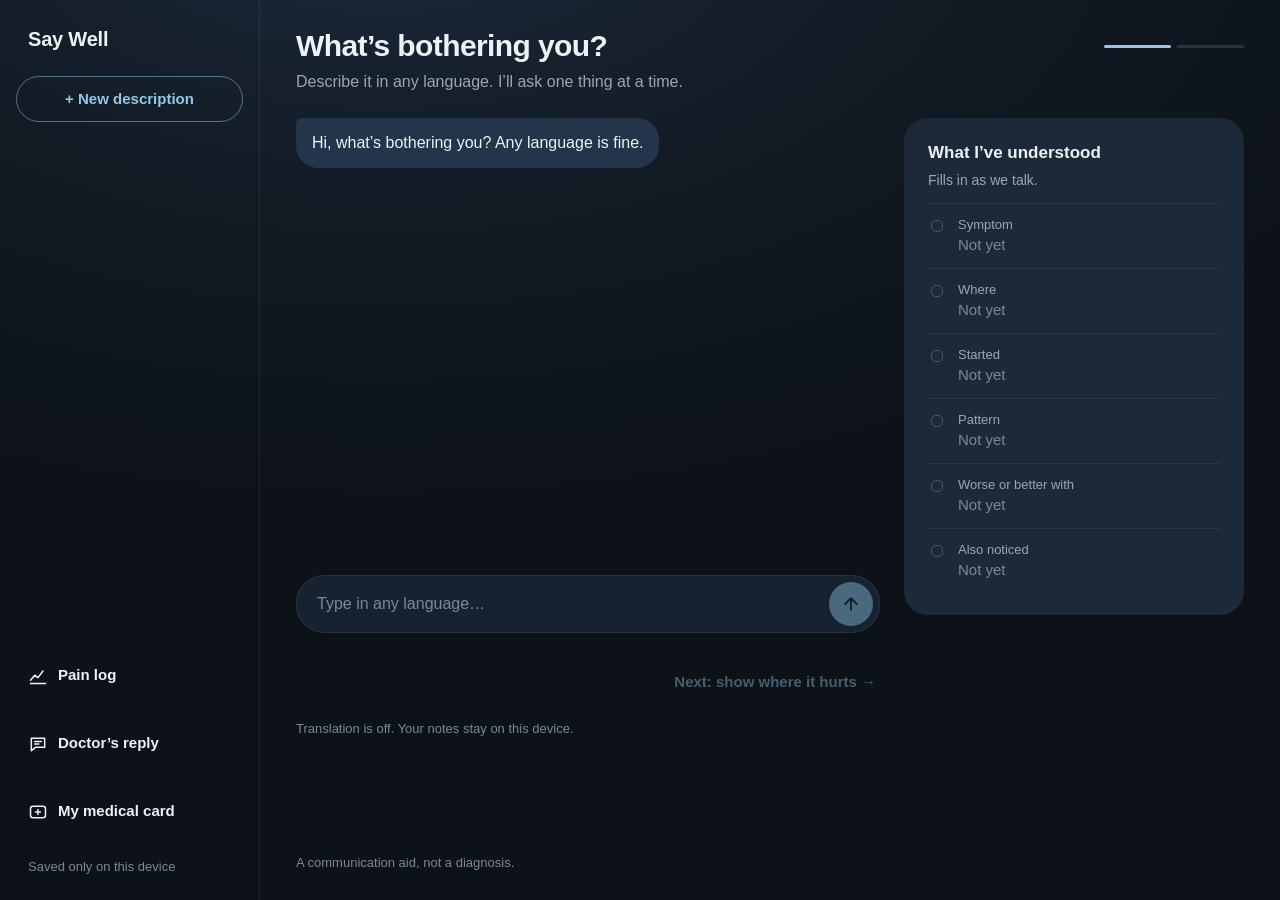
==== commit c129e87b: "Emergency warning banner, doctor's reply translation, and medical card - redflags.js: offline warnin" ====
--- a/body-painter/index.html
+++ b/body-painter/index.html
@@ -6,7 +6,7 @@
   <meta name="theme-color" content="#121a24">
   <meta name="color-scheme" content="dark">
   <title>Say Well</title>
-  <link rel="stylesheet" href="flow.css?v=night-1">
+  <link rel="stylesheet" href="flow.css?v=night-2">
 </head>
 <body data-step="1">
 <a class="skip-link" href="#page-title">Skip to main content</a>
@@ -21,12 +21,18 @@
     <a id="open-history" class="side-link" href="history.html" data-leave>
       <svg viewBox="0 0 24 24" aria-hidden="true"><path d="M3 17l5-6 4 3 6-8M3 21h18"/></svg>Pain log <span id="history-count" class="count" hidden></span>
     </a>
+    <a class="side-link" href="doctor.html" data-leave>
+      <svg viewBox="0 0 24 24" aria-hidden="true"><path d="M4 5h16v11H9l-5 4zM8 9h8M8 12h5"/></svg>Doctor’s reply
+    </a>
+    <a class="side-link" href="card.html" data-leave>
+      <svg viewBox="0 0 24 24" aria-hidden="true"><rect x="3" y="5" width="18" height="14" rx="3"/><path d="M12 9v6M9 12h6"/></svg>My medical card
+    </a>
     <p class="side-note">Saved only on this device</p>
   </aside>
 
   <header class="topbar">
     <a class="brand" href="./">Say Well</a>
-    <a class="icon-link" href="history.html" data-leave aria-label="Pain log"><svg viewBox="0 0 24 24" aria-hidden="true"><path d="M3 17l5-6 4 3 6-8M3 21h18"/></svg></a>
+    <nav class="top-links" aria-label="Pages"><a class="icon-link" href="history.html" data-leave aria-label="Pain log"><svg viewBox="0 0 24 24" aria-hidden="true"><path d="M3 17l5-6 4 3 6-8M3 21h18"/></svg></a><a class="icon-link" href="doctor.html" data-leave aria-label="Doctor’s reply"><svg viewBox="0 0 24 24" aria-hidden="true"><path d="M4 5h16v11H9l-5 4zM8 9h8M8 12h5"/></svg></a><a class="icon-link" href="card.html" data-leave aria-label="My medical card"><svg viewBox="0 0 24 24" aria-hidden="true"><rect x="3" y="5" width="18" height="14" rx="3"/><path d="M12 9v6M9 12h6"/></svg></a></nav>
   </header>
 
   <main id="main">
@@ -35,6 +41,15 @@
       <div class="steps" role="img" aria-label="Step 1 of 2" id="steps"><span class="on"></span><span></span></div>
     </div>
     <p class="page-sub" id="page-sub">Describe it in any language. I’ll ask one thing at a time.</p>
+    <div id="urgent" class="urgent" role="alert" hidden>
+      <span class="urgent-icon" aria-hidden="true"><svg viewBox="0 0 24 24"><path d="M12 8v5M12 17h.01"/><path d="M10.3 3.9L2.4 18a2 2 0 0 0 1.7 3h15.8a2 2 0 0 0 1.7-3L13.7 3.9a2 2 0 0 0-3.4 0z"/></svg></span>
+      <div class="urgent-body">
+        <strong id="urgent-title"></strong>
+        <p id="urgent-text"></p>
+        <p class="urgent-small">Say Well can’t judge how serious this is. This is not a diagnosis.</p>
+        <div class="urgent-actions"><a id="urgent-call" class="urgent-call" href="tel:911">Call 911</a><button id="urgent-dismiss" type="button">I’m safe, continue</button></div>
+      </div>
+    </div>
 
     <div class="workspace">
       <section class="chat" id="conversation" aria-label="Conversation">
@@ -93,11 +108,13 @@
           <p id="review-note" class="note-help" hidden>Write your description in English. Manual mode does not translate.</p>
           <div id="fields" class="fields" hidden></div>
           <dl id="facts" class="facts"></dl>
+          <p class="card-link" id="card-link"></p>
         </article>
         <details class="original-notes"><summary>My original words</summary><div id="original" dir="auto"></div></details>
         <button id="share" class="primary big"><svg viewBox="0 0 24 24" aria-hidden="true"><path d="M12 3v12M7 8l5-5 5 5M5 12v7a2 2 0 0 0 2 2h10a2 2 0 0 0 2-2v-7"/></svg>Send to my phone</button>
         <p class="share-hint">AirDrop or share two images: the body map and this note.</p>
         <div class="actions"><button id="copy" class="secondary">Copy</button><button id="download" class="secondary">Download</button><button id="save-history" class="secondary">Save to log</button></div>
+        <a id="after-visit" class="after-visit" href="doctor.html" data-leave>After the visit: what did the doctor say? <span aria-hidden="true">→</span></a>
         <div id="review-notice-slot"></div>
       </section>
     </div>
@@ -105,6 +122,6 @@
     <footer class="disclaimer">A communication aid, not a diagnosis.</footer>
   </main>
 </div>
-<script type="module" src="flow.js?v=night-1"></script>
+<script type="module" src="flow.js?v=night-2"></script>
 </body>
 </html>
--- a/body-painter/flow.css
+++ b/body-painter/flow.css
@@ -1,10 +1,10 @@
 /* Say Well · night theme. One stylesheet for phone and desktop layouts. */
 :root{
-  --bg:#0D1218; --bg-top:#1C2B3B; --panel:#131B24; --panel-2:#1C2530; --chip:#26303C; --chip-on:#2A3542;
-  --line:rgba(255,255,255,.07); --text:#FFFFFF; --muted:#9AA6B4; --faint:#7C8896;
-  --accent:#6FCF9F; --accent-ink:#0D1218; --accent-soft:rgba(111,207,159,.12);
+  --bg:#0D1218; --bg-top:#1C2B3B; --panel:#1C2938; --panel-2:#24344A; --chip:#2A3A4F; --chip-on:#34465E;
+  --line:rgba(255,255,255,.07); --text:#EDF2F7; --muted:#9AA6B4; --faint:#7C8896;
+  --accent:#91C9E8; --accent-ink:#0D1218; --accent-soft:rgba(145,201,232,.14);
   --paper:#F5F7F6; --paper-ink:#12181F; --paper-muted:#5B6672; --paper-line:rgba(18,24,31,.09);
-  --violet:#A795F0; --warn:#F3C17A;
+  --violet:#B9AFE3; --warn:#F3C17A;
   --ease-out:cubic-bezier(.23,1,.32,1);
   color-scheme:dark;
   font:100%/1.5 "Figtree",-apple-system,BlinkMacSystemFont,"Segoe UI","PingFang SC","Noto Sans SC",sans-serif;
@@ -35,12 +35,12 @@
 .text-button{background:none;border:0;padding:0;min-height:44px;color:var(--muted);font-size:15px;display:inline-flex;align-items:center;gap:6px}
 .round-button{width:44px;height:44px;border-radius:22px;border:0;display:grid;place-items:center;background:var(--accent);color:var(--accent-ink);flex:none}
 .round-button svg{stroke-width:2.2}
-.segmented{display:inline-flex;gap:4px;padding:4px;border-radius:14px;background:#0F161E}
+.segmented{display:inline-flex;gap:4px;padding:4px;border-radius:14px;background:#131D29}
 .segmented button{min-height:40px;padding:0 16px;border:0;border-radius:10px;background:transparent;color:var(--muted);font-size:14px;font-weight:600}
 .segmented [aria-selected=true],.segmented [aria-pressed=true]{background:var(--chip-on);color:var(--text)}
 @media(hover:hover) and (pointer:fine){
   .primary:hover:not(:disabled){filter:brightness(1.06)}
-  .secondary:hover:not(:disabled){background:#2E3946}
+  .secondary:hover:not(:disabled){background:#3A4D66}
   .text-button:hover{color:var(--text)}
   .segmented button:hover{color:var(--text)}
 }
@@ -49,14 +49,14 @@
 .app{display:flex;min-height:100dvh}
 .sidebar{flex:0 0 260px;display:flex;flex-direction:column;gap:22px;padding:24px 16px calc(24px + env(safe-area-inset-bottom));border-right:1px solid var(--line);position:sticky;top:0;height:100dvh}
 .brand{font-size:20px;font-weight:700;letter-spacing:-.01em;color:var(--text);text-decoration:none;padding:0 12px}
-.new-button{min-height:46px;border-radius:23px;border:1px solid rgba(111,207,159,.5);color:var(--accent);font-size:15px;font-weight:600;display:flex;align-items:center;justify-content:center;text-decoration:none}
+.new-button{min-height:46px;border-radius:23px;border:1px solid rgba(145,201,232,.5);color:var(--accent);font-size:15px;font-weight:600;display:flex;align-items:center;justify-content:center;text-decoration:none}
 .recent h2{font-size:13px;font-weight:500;color:var(--faint);padding:0 12px 6px}
 .recent ol{list-style:none;margin:0;padding:0;display:flex;flex-direction:column;gap:2px;overflow:auto}
 .recent a{display:flex;justify-content:space-between;gap:10px;padding:10px 12px;border-radius:12px;color:var(--text);text-decoration:none;font-size:15px}
 .recent .r-title{font-weight:600;overflow:hidden;text-overflow:ellipsis;white-space:nowrap}
 .recent .r-date{color:var(--muted);font-size:13px;white-space:nowrap}
 .side-link{margin-top:auto;min-height:46px;padding:0 12px;border-radius:12px;display:flex;align-items:center;gap:10px;color:var(--text);font-size:15px;font-weight:600;text-decoration:none}
-.side-link[aria-current=page],.recent a:hover,.side-link:hover{background:#1E2833}
+.side-link[aria-current=page],.recent a:hover,.side-link:hover{background:#24344A}
 .count{margin-left:auto;font-size:13px;color:var(--muted);font-weight:500}
 .side-note{padding:0 12px;font-size:13px;color:var(--faint)}
 .topbar{display:none}
@@ -82,17 +82,17 @@
 #messages{display:flex;flex-direction:column;gap:12px;flex:1}
 .message{max-width:82%;font-size:16px;line-height:1.6;white-space:pre-wrap;overflow-wrap:anywhere}
 .message.assistant{align-self:flex-start;background:var(--panel-2);border-radius:6px 22px 22px 22px;padding:12px 16px}
-.message.user{align-self:flex-end;background:var(--accent-soft);color:#E6F4EC;border-radius:22px 6px 22px 22px;padding:12px 16px}
+.message.user{align-self:flex-end;background:var(--accent-soft);color:#EDF2F7;border-radius:22px 6px 22px 22px;padding:12px 16px}
 .message-translation{margin-top:8px;white-space:normal}
 .message-translation summary{cursor:pointer;font-size:13px;color:var(--muted);min-height:24px}
-.message-translation p{margin-top:4px;font-size:14px;color:#C9DCD2;white-space:pre-wrap}
+.message-translation p{margin-top:4px;font-size:14px;color:#D5DEE8;white-space:pre-wrap}
 #thinking{display:flex;align-items:center;gap:10px;font-size:14px;color:var(--muted)}
 .thinking-dot{width:8px;height:8px;border-radius:4px;background:var(--accent);animation:pulse 1.2s ease-in-out infinite}
 @keyframes pulse{50%{opacity:.3}}
 .consent{display:flex;gap:10px;align-items:flex-start;font-size:14px;color:var(--muted);line-height:1.5}
 .consent input{width:18px;height:18px;margin:2px 0 0;accent-color:var(--accent);flex:none}
-.composer{display:flex;align-items:flex-end;gap:8px;background:#161E28;border:1px solid var(--line);border-radius:28px;padding:6px 6px 6px 20px}
-.composer:focus-within{border-color:rgba(111,207,159,.45)}
+.composer{display:flex;align-items:flex-end;gap:8px;background:#172231;border:1px solid var(--line);border-radius:28px;padding:6px 6px 6px 20px}
+.composer:focus-within{border-color:rgba(145,201,232,.45)}
 .composer textarea{flex:1;min-width:0;border:0;outline:0;background:transparent;resize:none;font-size:16px;line-height:1.5;padding:10px 0;max-height:180px;color:var(--text)}
 .composer textarea::placeholder{color:var(--faint)}
 .chat-actions{display:flex;align-items:center;justify-content:space-between;gap:12px;flex-wrap:wrap}
@@ -108,14 +108,14 @@
 .unknown .u-value{color:var(--faint);font-weight:500}
 
 /* ---------- step 2: model ---------- */
-.model-card{padding:18px 20px 22px;background:radial-gradient(70% 55% at 50% 38%,#1E2B39,var(--panel))}
+.model-card{padding:18px 20px 22px;background:radial-gradient(70% 55% at 50% 38%,#22324A,var(--panel))}
 .model-top{display:flex;align-items:center;justify-content:space-between;gap:12px;margin-bottom:6px}
 .map-status{font-size:14px;color:var(--warn);min-height:0}
 .map-status:empty{display:none}
 iframe{display:block;width:100%;border:0;background:transparent;color-scheme:dark}
 #painter{height:620px}
 #dental-model{height:620px;border-radius:18px}
-.count-question{margin:8px 0;padding:14px;border-radius:16px;background:#0F161E}
+.count-question{margin:8px 0;padding:14px;border-radius:16px;background:#131D29}
 .count-question h3{font-size:14px;font-weight:600;margin-bottom:8px}
 .count-question div{display:flex;gap:8px;flex-wrap:wrap}
 .count-question .secondary[aria-pressed=true]{background:var(--accent);color:var(--accent-ink)}
@@ -135,11 +135,11 @@
 .live{display:flex;flex-direction:column;gap:12px}
 .live-head{display:flex;justify-content:space-between;align-items:center;min-height:44px}
 .live-head h2{font-size:15px;font-weight:500;color:var(--muted)}
-.live-dot{display:flex;align-items:center;gap:8px;font-size:14px;color:var(--accent)}
-.live-dot::before{content:"";width:8px;height:8px;border-radius:4px;background:var(--accent)}
+.live-dot{display:flex;align-items:center;gap:8px;font-size:14px;color:var(--violet)}
+.live-dot::before{content:"";width:8px;height:8px;border-radius:4px;background:var(--violet)}
 .note{background:var(--paper);color:var(--paper-ink);border-radius:28px;padding:26px 28px 12px}
 .note textarea{display:block;width:100%;border:0;outline:0;resize:vertical;background:transparent;color:var(--paper-ink);font-size:22px;line-height:1.45;font-weight:500;letter-spacing:-.01em;min-height:150px;padding:0 0 16px;field-sizing:content}
-.note textarea:focus-visible{outline:2px solid #9BD9B8;outline-offset:6px;border-radius:8px}
+.note textarea:focus-visible{outline:2px solid #91C9E8;outline-offset:6px;border-radius:8px}
 .note-help{font-size:14px;color:var(--paper-muted);margin-bottom:10px}
 .fields{display:grid;gap:10px;margin-bottom:12px}
 .fields label{display:grid;gap:4px;font-size:13px;color:var(--paper-muted)}
@@ -148,7 +148,7 @@
 .fact{display:flex;justify-content:space-between;gap:20px;padding:13px 10px;margin:0 -10px;border-top:1px solid var(--paper-line);border-radius:10px;transition:background-color 600ms ease}
 .fact dt{font-size:15px;color:var(--paper-muted);flex:none}
 .fact dd{margin:0;font-size:15px;font-weight:600;text-align:right;overflow-wrap:anywhere}
-.fact.just-updated{background:#DDF3E6;transition:none}
+.fact.just-updated{background:#ECE8FA;transition:none}
 .original-notes{color:var(--muted);font-size:15px}
 .original-notes summary{min-height:44px;display:flex;align-items:center;cursor:pointer}
 #original{white-space:pre-wrap;font-size:14px;line-height:1.6;color:#C2CCC8;padding-bottom:6px}
@@ -157,6 +157,65 @@
 
 .notice{font-size:14px;line-height:1.55;padding:12px 16px;border-radius:14px;background:rgba(243,193,122,.12);color:var(--warn);margin:4px 0;overflow-wrap:anywhere}
 .notice[data-tone=success]{background:var(--accent-soft);color:var(--accent)}
+
+/* ---------- emergency banner ---------- */
+.urgent{margin-top:18px;display:flex;gap:14px;align-items:flex-start;padding:18px;border-radius:20px;background:#3A1F22;border:1px solid rgba(241,132,120,.55);animation:urgent-in 240ms var(--ease-out)}
+@keyframes urgent-in{from{opacity:0;transform:translateY(-6px)}}
+.urgent-icon{width:36px;height:36px;flex:none;border-radius:18px;background:#F18478;color:var(--accent-ink);display:grid;place-items:center}
+.urgent-icon svg{stroke-width:2.2}
+.urgent-body{flex:1;min-width:0;display:flex;flex-direction:column;gap:6px}
+.urgent strong{font-size:17px}
+.urgent p{font-size:15px;line-height:1.5;color:#F6D6D2}
+.urgent .urgent-small{font-size:13px;color:#D8AFAA}
+.urgent-actions{display:flex;gap:8px;flex-wrap:wrap;margin-top:6px}
+.urgent-call{min-height:46px;padding:0 20px;border-radius:23px;background:#F18478;color:var(--accent-ink);font-size:15px;font-weight:700;display:inline-flex;align-items:center;text-decoration:none}
+.urgent-actions button{min-height:46px;padding:0 16px;border-radius:23px;border:0;background:rgba(255,255,255,.1);font-size:15px}
+
+/* ---------- medical card rows on the note ---------- */
+.fact.from-card{background:#ECE8FA;border-top-color:transparent;margin-top:4px}
+.card-link{font-size:13px;color:var(--paper-muted);padding:10px 0 6px}
+.card-link a{color:#4B5E9E}
+.after-visit{display:flex;align-items:center;justify-content:center;gap:6px;min-height:44px;font-size:15px;color:var(--violet);text-decoration:none}
+.after-visit:hover{text-decoration:underline}
+
+/* ---------- doctor's reply & medical card pages ---------- */
+.side-link + .side-link{margin-top:0}
+.top-links{display:flex;gap:2px}
+.icon-link[aria-current=page]{background:var(--panel-2)}
+.two-col{margin-top:24px;display:grid;grid-template-columns:minmax(0,1fr) minmax(0,1fr);gap:24px;align-items:start}
+.field-label{display:flex;flex-direction:column;gap:8px;font-size:14px;color:var(--muted)}
+.field-label.inline{display:inline;margin-left:auto}
+.doctor-input,.card-form{display:flex;flex-direction:column;gap:16px}
+.doctor-input textarea,.card-form textarea{width:100%;border:1px solid transparent;border-radius:16px;background:#172231;color:var(--text);padding:14px 16px;font-size:16px;line-height:1.6;resize:vertical}
+.doctor-input textarea{min-height:200px}
+.doctor-input textarea:focus,.card-form textarea:focus{outline:none;border-color:var(--accent)}
+.row{display:flex;align-items:center;gap:10px;flex-wrap:wrap}
+select{min-height:44px;border-radius:22px;border:0;background:var(--chip);padding:0 14px;font-size:15px}
+.hint{font-size:13px;color:var(--faint);line-height:1.5}
+.muted{color:var(--faint)}
+.rec-dot{width:10px;height:10px;border-radius:5px;background:#F18478}
+#listen.recording{background:#3A1F22;color:#F6D6D2}
+#listen.recording .rec-dot{animation:pulse 1.2s ease-in-out infinite}
+@keyframes pulse{50%{opacity:.3}}
+.doctor-result{display:flex;flex-direction:column;gap:12px}
+.empty-result{padding:28px 24px;border:1px dashed rgba(255,255,255,.14);border-radius:24px;color:var(--muted);font-size:15px}
+.doctor-points{display:flex;flex-direction:column;gap:10px}
+.doctor-translation{padding:18px 20px;border-radius:20px;background:var(--panel);font-size:17px;line-height:1.65}
+.point{padding:14px 18px;border-radius:18px;background:var(--panel-2);display:flex;flex-direction:column;gap:4px}
+.point h3{font-size:13px;font-weight:600;color:var(--accent)}
+.point.warn h3{color:#F18478}
+.point.other h3{color:var(--violet)}
+.point p,.point li{font-size:16px;line-height:1.55}
+.meds{margin:0;padding-left:18px;display:flex;flex-direction:column;gap:6px}
+.save-row{display:flex;align-items:center;gap:10px;flex-wrap:wrap;padding-top:4px}
+.save-row select{flex:1;min-width:0}
+.check{display:flex;gap:10px;align-items:center;font-size:15px}
+.check input{width:20px;height:20px;accent-color:var(--accent)}
+.preview-title{font-size:15px;font-weight:500;color:var(--muted);margin-bottom:10px}
+.card-form .row{margin-top:4px}
+.danger{color:#F18478}
+.entry-doctor{margin-top:10px;display:flex;flex-direction:column;gap:8px}
+.entry-doctor h4{margin:0;font-size:14px;color:var(--violet)}
 
 /* ---------- responsive ---------- */
 @media(max-width:1180px){
@@ -169,7 +228,7 @@
   .topbar{display:flex;align-items:center;justify-content:space-between;padding:calc(12px + env(safe-area-inset-top)) 12px 4px 10px}
   .icon-link{width:44px;height:44px;display:grid;place-items:center;color:var(--text);border-radius:22px}
   main{padding:12px 18px calc(20px + env(safe-area-inset-bottom))}
-  .workspace,body[data-step="2"] .workspace{grid-template-columns:minmax(0,1fr)}
+  .workspace,body[data-step="2"] .workspace,.two-col{grid-template-columns:minmax(0,1fr)}
   .understood{display:none}
   .chat{min-height:calc(100dvh - 220px)}
   h1{font-size:26px}
@@ -178,6 +237,8 @@
   #dental-model{height:520px}
 }
 @media(max-width:480px){
+  .urgent{padding:16px;gap:12px}
+  .doctor-translation{font-size:16px}
   main{padding-inline:14px}
   .model-card{padding:14px 12px 18px;border-radius:20px}
   .note{padding:22px 20px 10px;border-radius:22px}
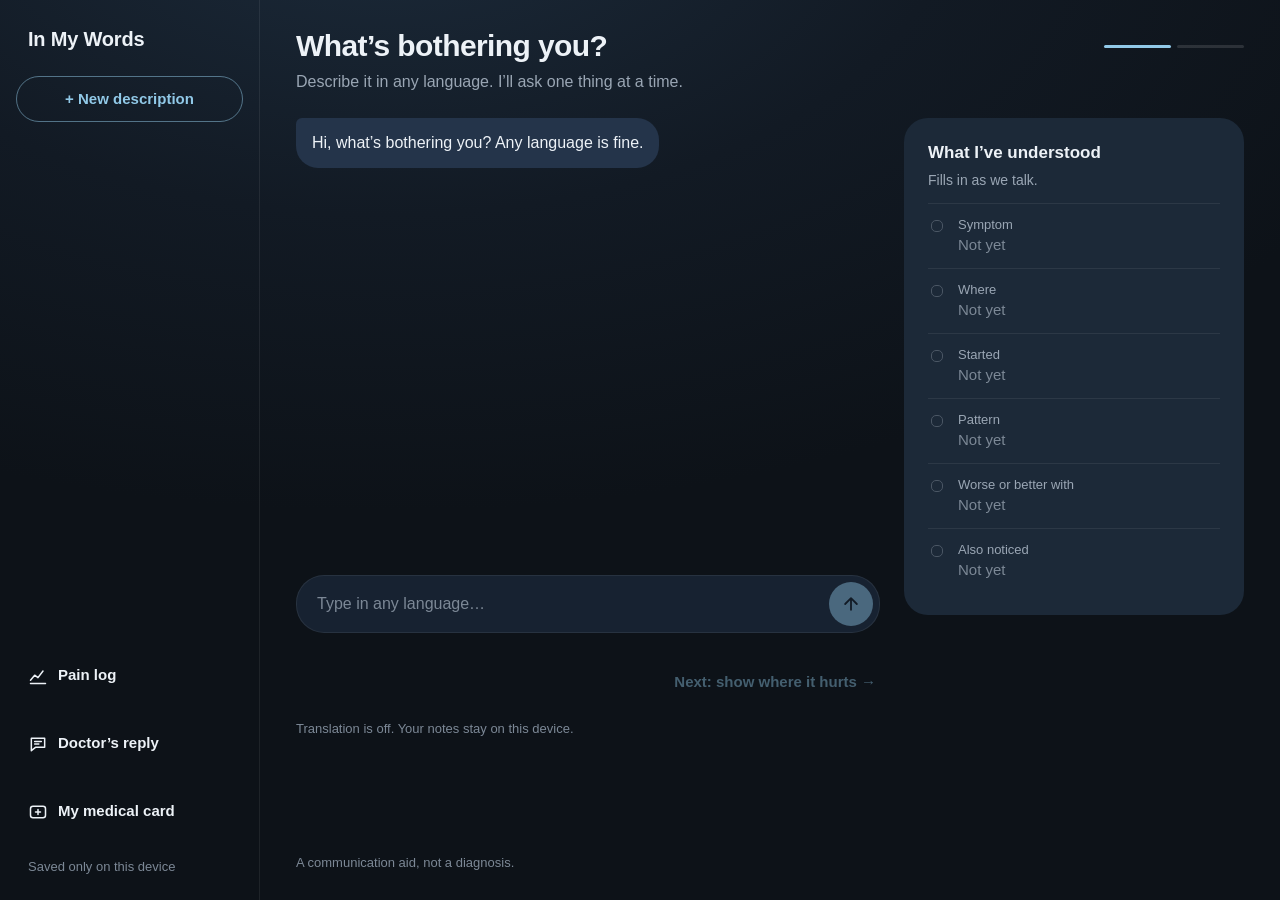
==== commit eb1e2b87: "Rename the app to In My Words Display name, page titles, doctor-note footer and download file names " ====
--- a/body-painter/index.html
+++ b/body-painter/index.html
@@ -5,14 +5,14 @@
   <meta name="viewport" content="width=device-width,initial-scale=1,viewport-fit=cover,interactive-widget=resizes-content">
   <meta name="theme-color" content="#121a24">
   <meta name="color-scheme" content="dark">
-  <title>Say Well</title>
+  <title>In My Words</title>
   <link rel="stylesheet" href="flow.css?v=night-2">
 </head>
 <body data-step="1">
 <a class="skip-link" href="#page-title">Skip to main content</a>
 <div class="app">
-  <aside class="sidebar" aria-label="Say Well">
-    <a class="brand" href="./">Say Well</a>
+  <aside class="sidebar" aria-label="In My Words">
+    <a class="brand" href="./">In My Words</a>
     <a class="new-button" href="./" data-leave>+ New description</a>
     <nav class="recent" aria-labelledby="recent-title">
       <h2 id="recent-title">Recent</h2>
@@ -31,7 +31,7 @@
   </aside>
 
   <header class="topbar">
-    <a class="brand" href="./">Say Well</a>
+    <a class="brand" href="./">In My Words</a>
     <nav class="top-links" aria-label="Pages"><a class="icon-link" href="history.html" data-leave aria-label="Pain log"><svg viewBox="0 0 24 24" aria-hidden="true"><path d="M3 17l5-6 4 3 6-8M3 21h18"/></svg></a><a class="icon-link" href="doctor.html" data-leave aria-label="Doctor’s reply"><svg viewBox="0 0 24 24" aria-hidden="true"><path d="M4 5h16v11H9l-5 4zM8 9h8M8 12h5"/></svg></a><a class="icon-link" href="card.html" data-leave aria-label="My medical card"><svg viewBox="0 0 24 24" aria-hidden="true"><rect x="3" y="5" width="18" height="14" rx="3"/><path d="M12 9v6M9 12h6"/></svg></a></nav>
   </header>
 
@@ -46,7 +46,7 @@
       <div class="urgent-body">
         <strong id="urgent-title"></strong>
         <p id="urgent-text"></p>
-        <p class="urgent-small">Say Well can’t judge how serious this is. This is not a diagnosis.</p>
+        <p class="urgent-small">In My Words can’t judge how serious this is. This is not a diagnosis.</p>
         <div class="urgent-actions"><a id="urgent-call" class="urgent-call" href="tel:911">Call 911</a><button id="urgent-dismiss" type="button">I’m safe, continue</button></div>
       </div>
     </div>
@@ -54,7 +54,7 @@
     <div class="workspace">
       <section class="chat" id="conversation" aria-label="Conversation">
         <div id="messages" role="log" aria-live="polite" aria-label="Conversation">
-          <div class="message assistant"><span class="sr-only">Say Well: </span><div class="message-content">Hi, what’s bothering you? Any language is fine.</div></div>
+          <div class="message assistant"><span class="sr-only">In My Words: </span><div class="message-content">Hi, what’s bothering you? Any language is fine.</div></div>
         </div>
         <p id="thinking" role="status" hidden><span class="thinking-dot" aria-hidden="true"></span>Thinking…</p>
         <label id="consent-row" class="consent" hidden><input type="checkbox" id="consent"><span>Use AI to translate. Your words are sent to the AI service; drawings stay on this device.</span></label>
--- a/body-painter/flow.css
+++ b/body-painter/flow.css
@@ -1,4 +1,4 @@
-/* Say Well · night theme. One stylesheet for phone and desktop layouts. */
+/* In My Words · night theme. One stylesheet for phone and desktop layouts. */
 :root{
   --bg:#0D1218; --bg-top:#1C2B3B; --panel:#1C2938; --panel-2:#24344A; --chip:#2A3A4F; --chip-on:#34465E;
   --line:rgba(255,255,255,.07); --text:#EDF2F7; --muted:#9AA6B4; --faint:#7C8896;
